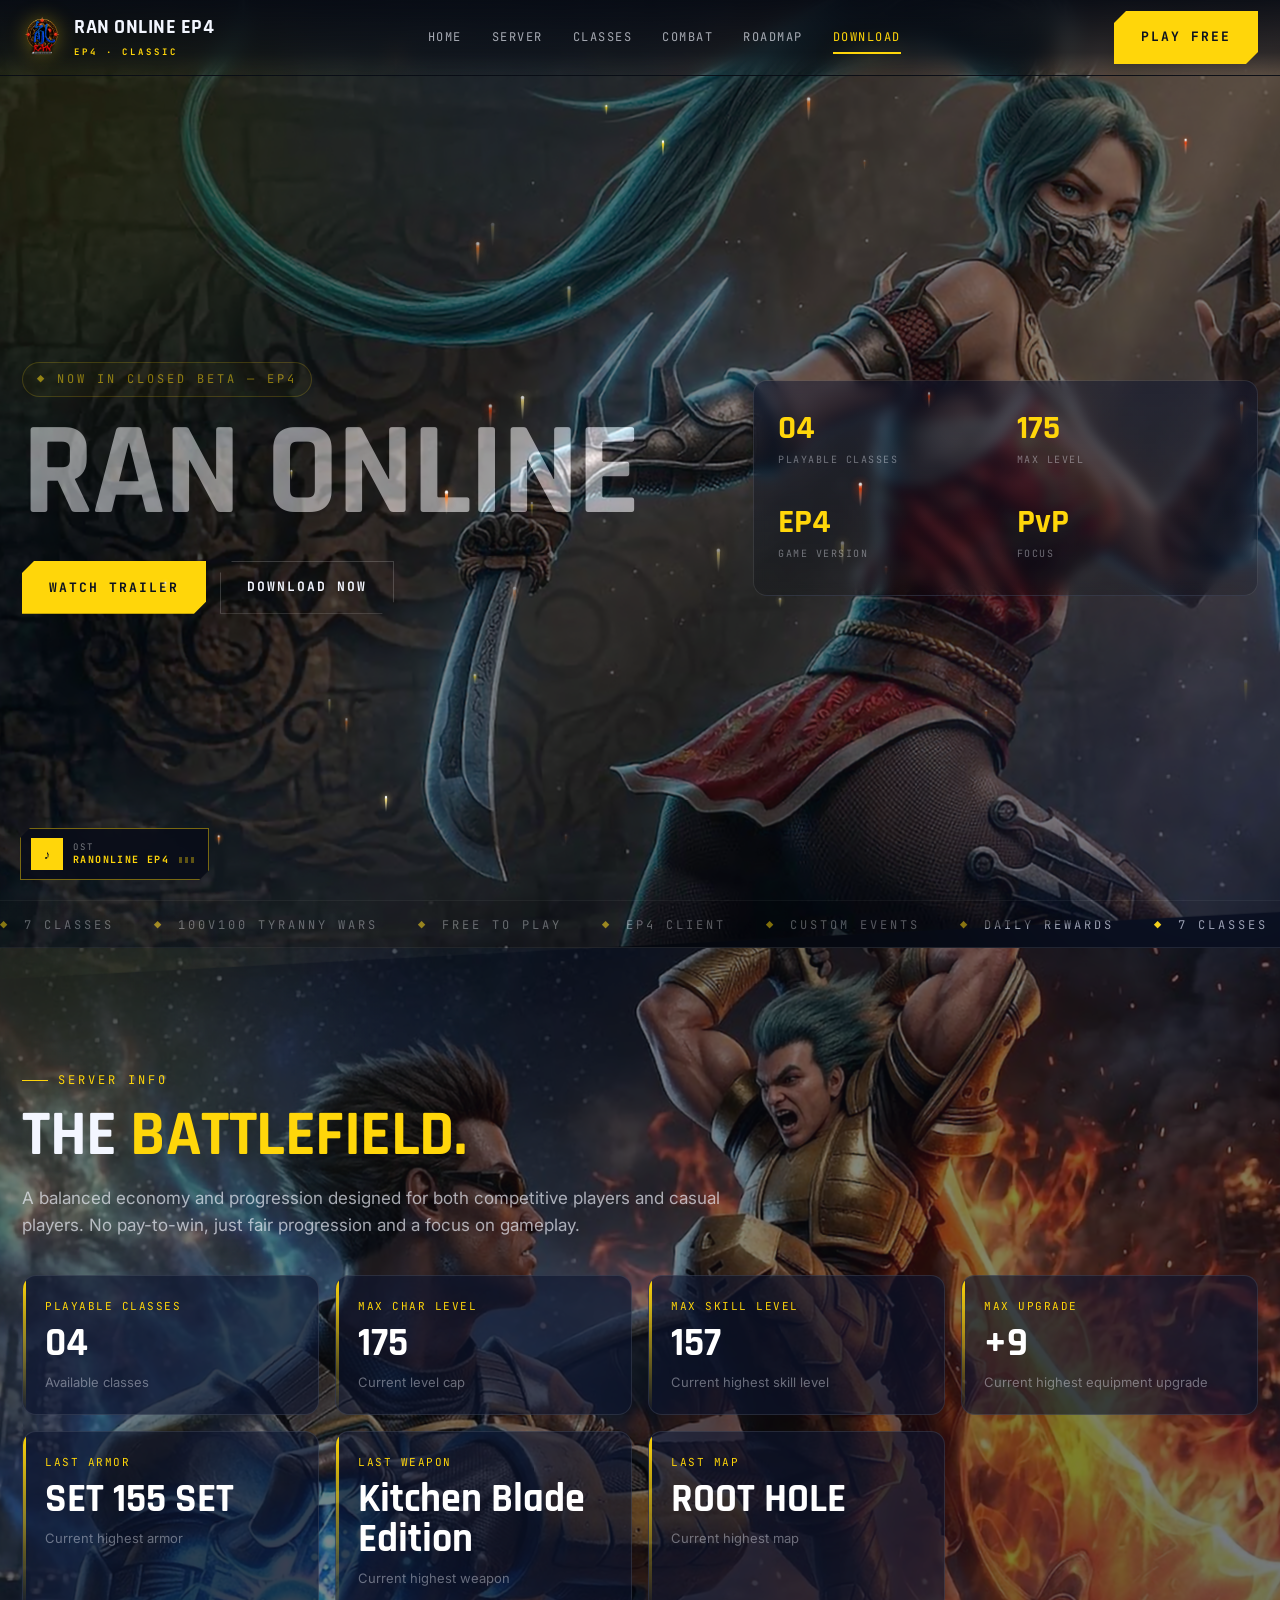
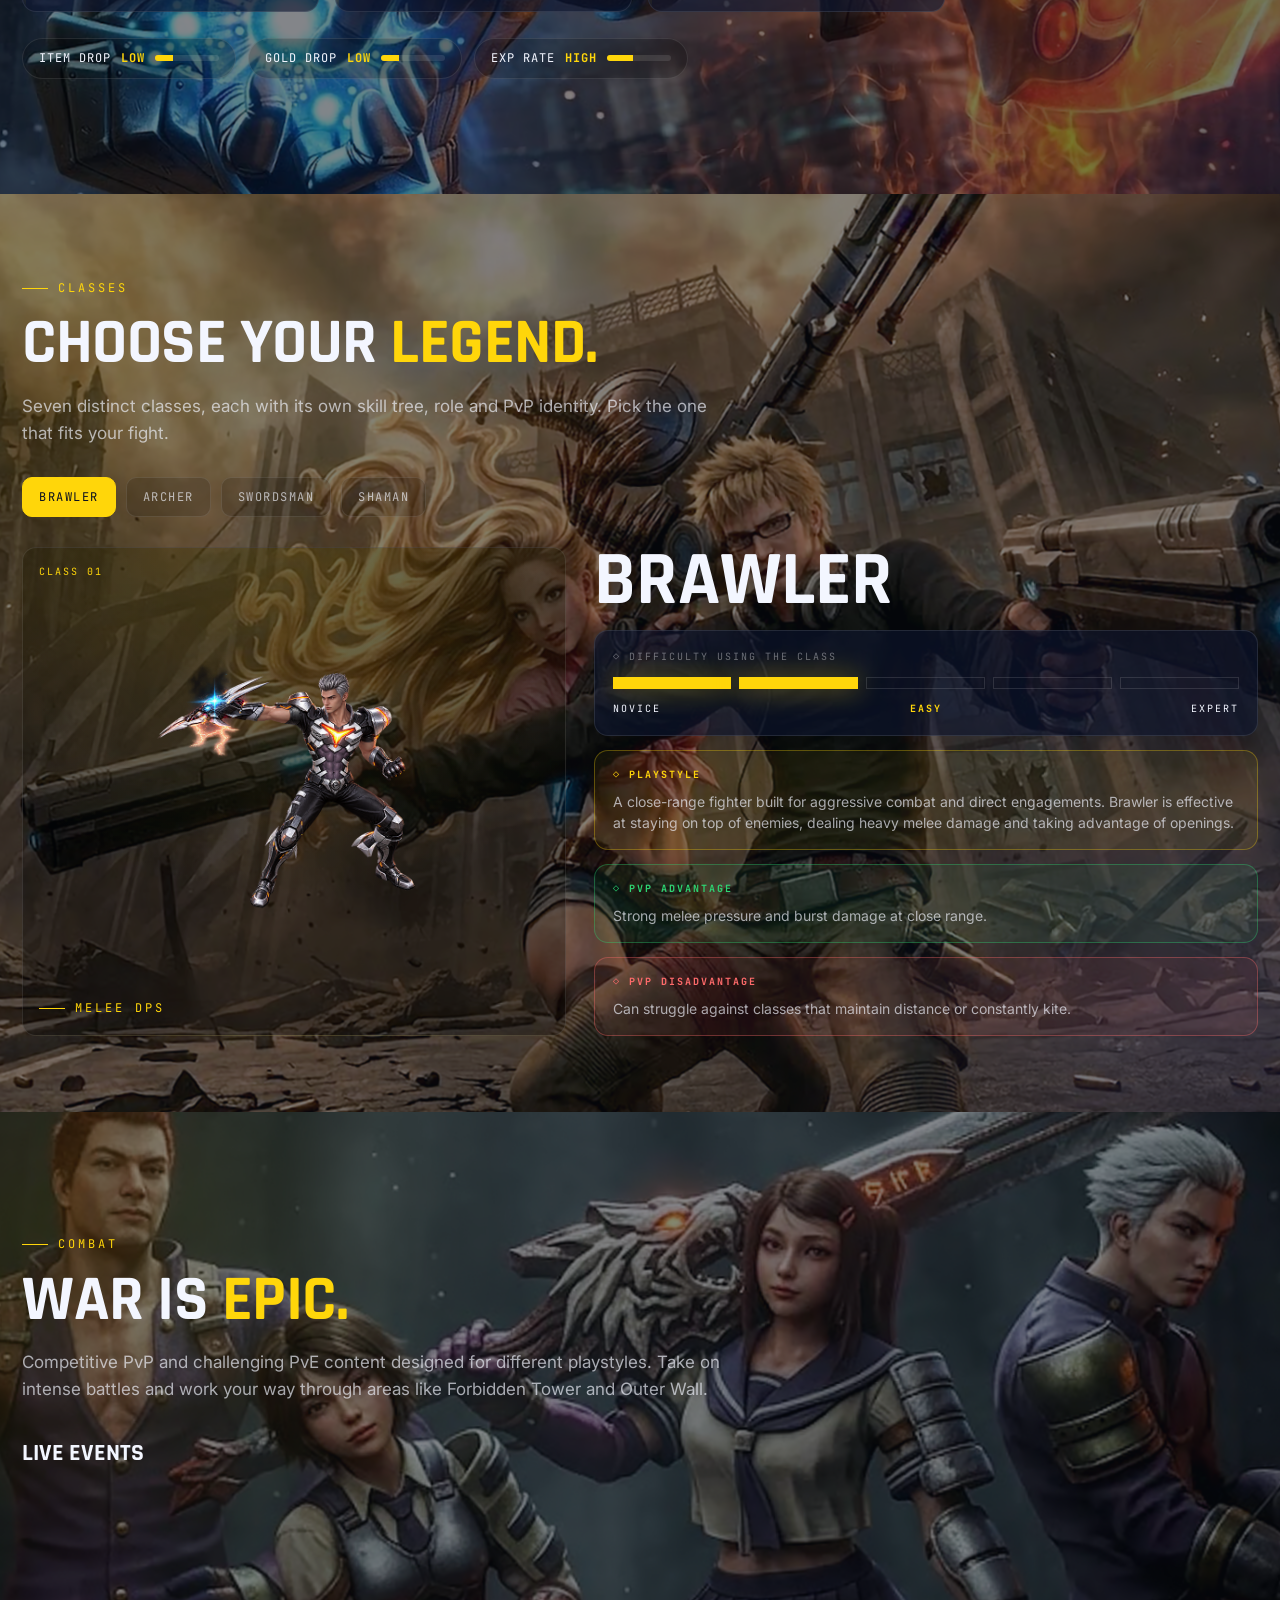
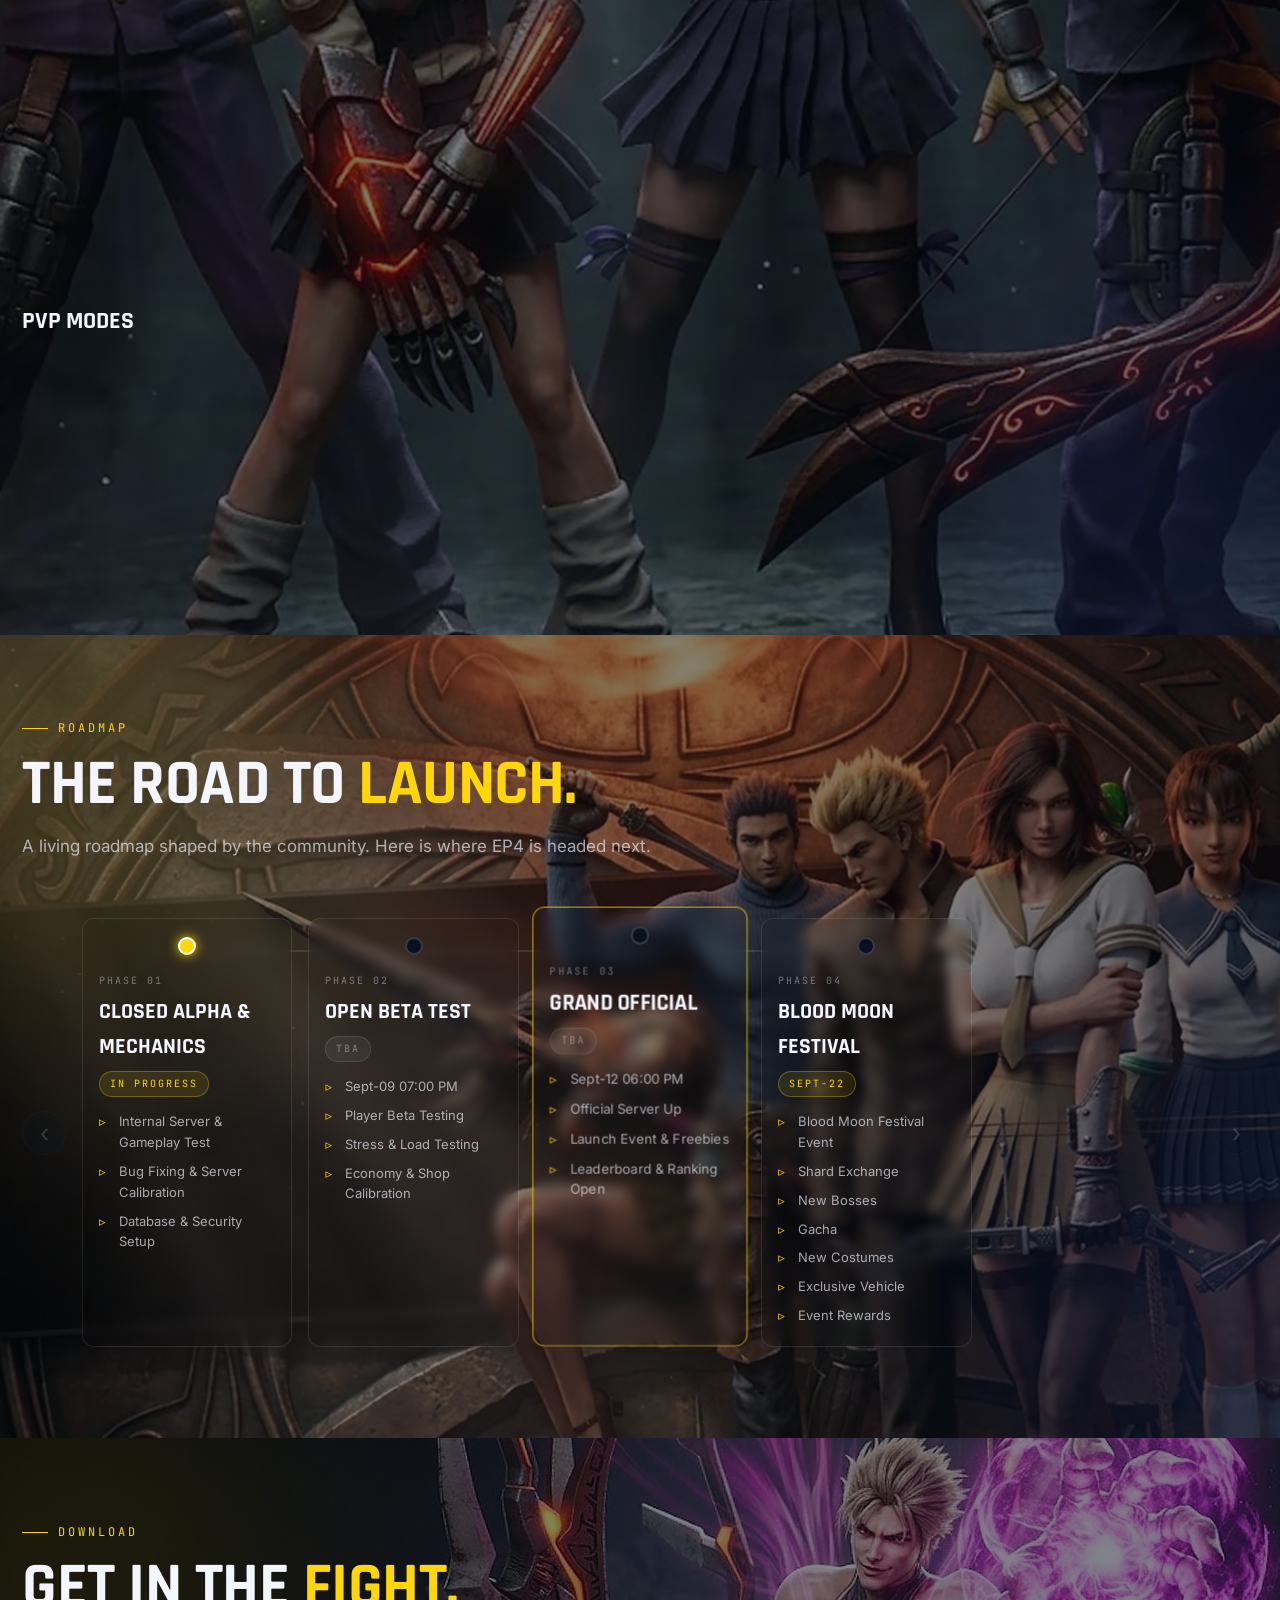
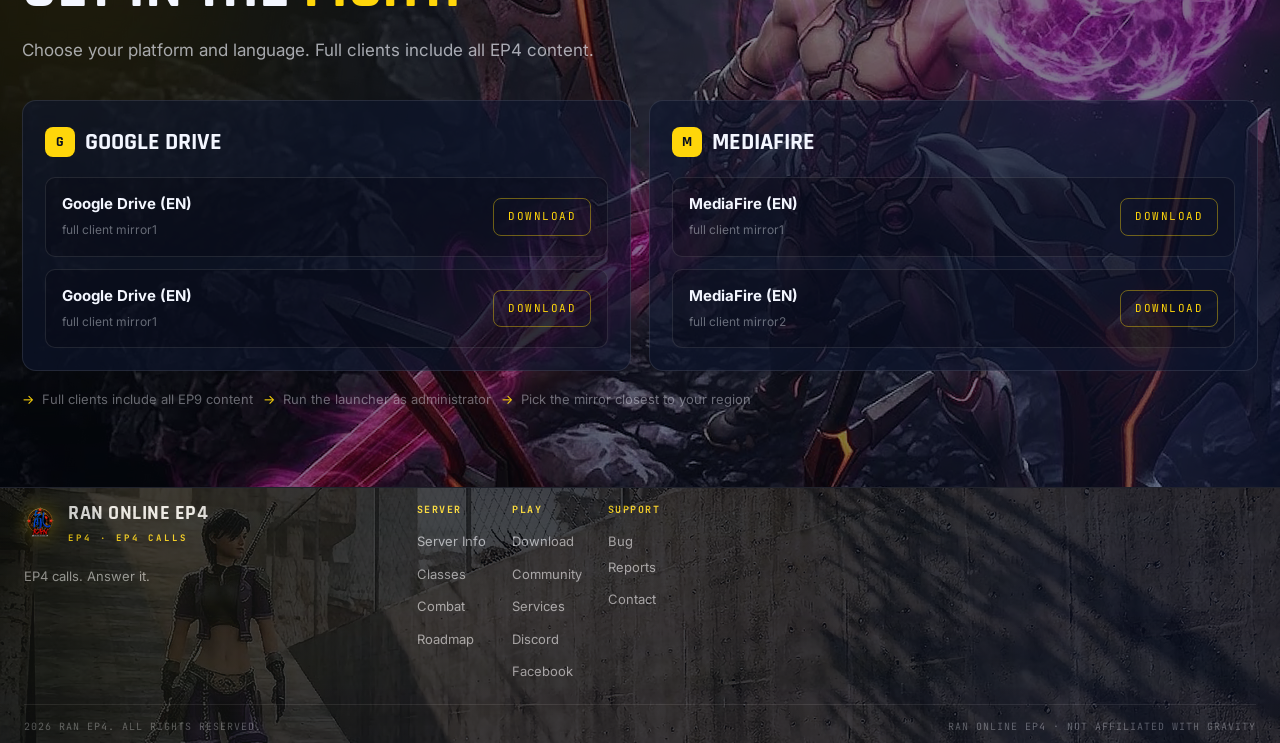
==== index.html @ e67a683b "Initial commit" ====
<!DOCTYPE html>
<html lang="en">
<head>
  <meta charset="utf-8">
  <meta name="viewport" content="width=device-width, initial-scale=1">
  <meta name="referrer" content="strict-origin-when-cross-origin">
  <title>Ran Online EP4 — EP4 calls. Answer it.</title>
  <meta name="description" content="Ran Online EP4 — a premium RAN Online private server. 4 classes, competitive PvP, raids, and a living roadmap. EP4 calls. Answer it.">

  <!-- Open Graph / Discord -->
  <meta property="og:type" content="website">
  <meta property="og:title" content="Ran Online EP4 — EP4 calls. Answer it.">
  <meta property="og:description" content="Ran Online EP4 — a premium RAN Online private server. 4 classes, competitive PvP, raids, and a living roadmap. EP4 calls. Answer it.">
  <meta property="og:image" content="https://EP4ranonline.com/assets/logo.png">
  <meta property="og:url" content="https://EP4ranonline.com/">
  <meta property="og:site_name" content="Ran Online EP4">
  <meta name="twitter:card" content="summary_large_image">
  <meta name="twitter:title" content="Ran Online EP4 — EP4 calls. Answer it.">
  <meta name="twitter:description" content="Ran Online EP4 — a premium RAN Online private server. 4 classes, competitive PvP, raids, and a living roadmap. EP4 calls. Answer it.">
  <meta name="twitter:image" content="https://EP4ranonline.com/assets/logo.png">

  <link rel="icon" href="assets/logo.png">
  <link rel="preconnect" href="https://fonts.googleapis.com">
  <link rel="preconnect" href="https://fonts.gstatic.com" crossorigin>
  <link href="https://fonts.googleapis.com/css2?family=Rajdhani:wght@400;500;600;700&family=Inter:wght@400;500;600&family=JetBrains+Mono:wght@400;500;700&display=swap" rel="stylesheet">
  <link rel="stylesheet" href="assets/css/style.css">
</head>
<body>
  <!-- NAV -->
  <header class="nav" id="nav">
    <div class="wrap">
      <a class="brand" href="#home">
        <img src="assets/logo.png" alt="Ran Online EP4">
        <span><b>RAN ONLINE EP4</b><small>EP4 · CLASSIC</small></span>
      </a>
      <nav class="nav-links" id="nav-menu">
        <a href="#home">Home</a>
        <a href="#server">Server</a>
        <a href="news.html">News</a>
        <a href="#classes">Classes</a>
        <a href="#combat">Combat</a>
        <a href="#roadmap">Roadmap</a>
        <a href="#download">Download</a>
        <a href="#community">Community</a>
        <a href="#services">Services</a>
      </nav>
      <a class="btn nav-cta" id="nav-cta" href="#download">PLAY FREE</a>
      <button class="nav-burger" id="nav-burger" aria-label="Menu">☰</button>
    </div>
  </header>

  <!-- HERO -->
  <section class="hero" id="home">
    <div class="bg-fx" id="hero-bg" style="background-image:url('assets/hero-bg-01.png')"></div>
    <div class="wrap">
      <div class="hero-grid">
        <div>
          <span class="hero-tag">◆ NOW IN CLOSED BETA — EP4</span>
          <h1 id="hero-title">RAN ONLINE</h1>
          <div class="subtitle" id="hero-subtitle">RAN ONLINE EP4</div>
          <p class="lead" id="hero-lead"></p>
          <div class="hero-actions">
            <button class="btn" id="hero-trailer">WATCH TRAILER</button>
            <a class="btn btn--ghost" id="hero-download" href="#download">DOWNLOAD NOW</a>
          </div>
        </div>
        <div class="hero-stats" id="hero-stats"></div>
      </div>
    </div>
  </section>

  <!-- MARQUEE -->
  <div class="marquee" aria-hidden="true">
    <div class="marquee-track">
      <span>7 CLASSES</span><span>100v100 TYRANNY WARS</span><span>FREE TO PLAY</span><span>EP4 CLIENT</span><span>CUSTOM EVENTS</span><span>DAILY REWARDS</span>
      <span>7 CLASSES</span><span>100v100 TYRANNY WARS</span><span>FREE TO PLAY</span><span>EP4 CLIENT</span><span>CUSTOM EVENTS</span><span>DAILY REWARDS</span>
    </div>
  </div>

  <!-- SERVER -->
  <section class="section" id="server">
    <div class="bg-fx" id="server-bg" style="background-image:url('assets/hero-bg-02.png')"></div>
    <div class="wrap">
      <span class="eyebrow">SERVER INFO</span>
      <h2 class="section-title">THE <span class="accent">BATTLEFIELD.</span></h2>
      <p class="section-intro" id="server-intro"></p>
      <div class="stat-grid" id="server-stats"></div>
      <div class="rate-row" id="server-rates"></div>
    </div>
  </section>

  <!-- NEWS -->
  <section class="section" id="news">
    <div class="bg-fx" id="news-bg" style="background-image:url('assets/hero-bg-08.png')"></div>
    <div class="wrap">
      <span class="eyebrow">NEWS</span>
      <h2 class="section-title"><span id="news-title">THE LATEST</span> <span class="accent" id="news-accent">NEWS.</span></h2>
      <p class="section-intro" id="news-intro"></p>
            <!-- Category filter tabs (ALL | NEWS | ANNOUNCEMENT | GUIDE) -->
      <div class="news-tabs news-filter" id="news-tabs"></div>
      <!-- Bossran-style compact list (news-row). Rows deep-link to the standalone
           reader via news.html#id=<CSV_ID>. -->
      <div class="news-grid" id="news-grid">
        <div class="news-tbody" id="news-tbody"></div>
      </div>
      <!-- "View all content" footer (Main Page preview only; populated by main.js). -->
      <div class="news-view-all" id="news-view-all"></div>
    </div>
  </section>

  <!-- CLASSES -->
  <section class="section section--tight" id="classes">
    <div class="bg-fx" id="classes-bg" style="background-image:url('assets/hero-bg-03.png')"></div>
    <div class="wrap">
      <span class="eyebrow">CLASSES</span>
      <h2 class="section-title">CHOOSE YOUR <span class="accent">LEGEND.</span></h2>
      <p class="section-intro">Seven distinct classes, each with its own skill tree, role and PvP identity. Pick the one that fits your fight.</p>
      <div class="class-tabs" id="class-tabs"></div>
      <div class="class-panel" id="class-panel"></div>
    </div>
  </section>


  <!-- COMBAT -->
  <section class="section" id="combat">
    <div class="bg-fx" id="combat-bg" style="background-image:url('assets/hero-bg-04.png')"></div>
    <div class="wrap">
      <span class="eyebrow">COMBAT</span>
      <h2 class="section-title">WAR IS <span class="accent">EPIC.</span></h2>
      <p class="section-intro" id="combat-intro"></p>
      <div class="kicker-row" style="margin-top:30px">
        <h3 style="font-family:var(--font-display);font-weight:700;font-size:24px;text-transform:uppercase;margin:0">LIVE EVENTS</h3>
      </div>
      <div class="mode-card reveal" id="combat-live" style="border-color:rgba(var(--accent-rgb),0.4);margin-top:14px">
        <span class="live">LIVE</span>
        <h3 class="ev-title"></h3>
        <div class="sched ev-desc"></div>
        <div class="sched ev-sched" style="margin-top:8px"></div>
      </div>
      <!-- WAR ALARM -->
      <div id="combat-alarm" class="war-alarm reveal">
        <div class="war-alarm-head">
          <span class="war-alarm-icon">⏰</span>
          <div class="war-alarm-label">
            <strong>WAR ALARM</strong>
            <span>Get notified when war is about to start</span>
          </div>
          <div id="alarm-status" class="alarm-status"></div>
        </div>
        <!-- NEXT WAR DISPLAY -->
        <div id="next-war-bar" class="next-war-bar">
          <div class="next-war-left">
            <span class="next-war-tag"><span class="next-war-pulse"></span>NEXT WAR</span>
            <span id="next-war-name" class="next-war-name">--</span>
          </div>
          <div class="next-war-right">
            <span id="next-war-sched" class="next-war-sched">--</span>
            <span id="next-war-timer" class="next-war-timer">--:--:--</span>
          </div>
        </div>
        <div id="alarm-times" class="alarm-times"></div>
        <div id="alarm-toast" class="alarm-toast" aria-live="assertive"></div>
      </div>
      <h3 style="font-family:var(--font-display);font-weight:700;font-size:24px;text-transform:uppercase;margin:34px 0 0">PvP MODES</h3>
      <div class="mode-grid" id="combat-modes"></div>
      <h3 style="font-family:var(--font-display);font-weight:700;font-size:24px;text-transform:uppercase;margin:34px 0 0">PvE RAIDS</h3>
      <div class="raid-list" id="combat-raids"></div>
    </div>
  </section>

  <!-- ROADMAP -->
  <section class="section section--tight" id="roadmap">
    <div class="bg-fx" id="roadmap-bg" style="background-image:url('assets/hero-bg-05.png')"></div>
    <div class="wrap">
      <span class="eyebrow">ROADMAP</span>
      <h2 class="section-title">THE ROAD TO <span class="accent">LAUNCH.</span></h2>
      <p class="section-intro" id="roadmap-intro"></p>
      <div class="roadmap">
        <button class="road-nav road-prev" id="road-prev" aria-label="Previous Phase">&lsaquo;</button>
        <div class="road-viewport" id="road-viewport">
          <div class="road-track" id="roadmap-grid">
            <div class="road-line"><i id="road-line-fill"></i></div>
          </div>
        </div>
        <button class="road-nav road-next" id="road-next" aria-label="Next Phase">&rsaquo;</button>
      </div>
    </div>
  </section>


  <!-- DOWNLOAD -->
  <section class="section section--tight" id="download">
    <div class="bg-fx" id="download-bg" style="background-image:url('assets/hero-bg-06.png')"></div>
    <div class="wrap">
      <span class="eyebrow">DOWNLOAD</span>
      <h2 class="section-title"><span id="download-title">GET IN THE</span> <span class="accent" id="download-accent">FIGHT.</span></h2>
      <p class="section-intro" id="download-intro"></p>
      <div class="dl-grid" id="download-grid"></div>
      <div class="dl-notes" id="download-notes"></div>
    </div>
  </section>


  <!-- COMMUNITY -->
  <section class="section" id="community">
    <div class="bg-fx" id="community-bg" style="background-image:url('assets/hero-bg-09.png')"></div>
    <div class="wrap">
      <div class="community">
        <div>
          <span class="eyebrow">COMMUNITY</span>
          <h2 class="section-title"><span id="community-title">JOIN THE</span> <span class="accent" id="community-accent">LEGEND.</span></h2>
          <p class="section-intro" id="community-desc"></p>
          <div class="community-actions" id="community-actions"></div>
          <div class="community-stats" id="community-stats"></div>
        </div>
        <div class="community-art">
          <div class="community-discord" id="community-discord">
            <iframe src="https://discord.com/widget?id=1539653131028402276&theme=dark" width="350" height="500" allowtransparency="true" frameborder="0" sandbox="allow-popups allow-popups-to-escape-sandbox allow-same-origin allow-scripts" title="Discord"></iframe>
          </div>
        </div>
      </div>
    </div>
  </section>

  <!-- SERVICES -->
  <section class="section section--tight" id="services">
    <div class="bg-fx" id="services-bg" style="background-image:url('assets/hero-bg-07.png')"></div>
    <div class="wrap">
      <span class="eyebrow">SERVICES</span>
      <h2 class="section-title"><span id="services-title">OUR</span> <span class="accent" id="services-accent">SERVICES.</span></h2>
      <p class="section-intro" id="services-intro"></p>
      <div class="svc-tabs" id="svc-tabs"></div>
      <div class="svc-grid" id="svc-grid"></div>
    </div>
  </section>

  <!-- FOOTER -->
  <footer class="footer" id="footer">
    <div class="bg-fx" id="footer-bg" style="background-image:url('assets/hero-bg-10.png')"></div>
    <div class="wrap">
      <div class="footer-grid">
        <div class="footer-brand">
          <a class="brand" href="#home">
            <img src="assets/logo.png" alt="Ran Online EP4">
            <span><b>RAN ONLINE EP4</b><small>EP4 · EP4 CALLS</small></span>
          </a>
          <p id="footer-tagline"></p>
        </div>
        <div id="footer-cols"></div>
      </div>
      <div class="footer-bottom">
        <span id="footer-copyright"></span>
        <span>RAN ONLINE EP4 · NOT AFFILIATED WITH GRAVITY</span>
      </div>
    </div>
  </footer>

  <!-- MUSIC -->
  <div class="music-control" id="music-control">
    <button class="music-toggle" id="music-toggle" aria-label="Toggle music">
      <span class="music-icon">♪</span>
      <span class="music-copy"><span>OST</span><strong>RAN EP4</strong></span>
      <span class="music-bars"><i></i><i></i><i></i></span>
    </button>
  </div>
  <audio id="bgm" loop preload="none"></audio>

  <!-- SCRIPTS -->
  <!-- Main Page News rows deep-link to the standalone news.html page (no popup). -->

  <script src="assets/js/config.js"></script>
  <script src="assets/js/generated.js"></script>
  <script src="assets/js/downloads.js"></script>
  <script src="assets/js/news-data.js"></script>
  <script src="assets/js/main.js"></script>
</body>
</html>
---- assets/css/style.css ----
/* ============================================================================
 * Ran Online EP9 — Cinematic Design System (LifeAfter.com = inspiration only)
 * ========================================================================== */
:root {
  --accent: #FFD60A; --accent-rgb: 255, 214, 10; --accent-deep: #E0B400;
  --danger: #FF6B6B; --danger-rgb: 255, 107, 107;
  --good: #2ED573; --good-rgb: 46, 213, 115;
  --bg: #070B14; --bg-2: #0A1020; --bg-3: #0E1630;
  --panel: rgba(14, 22, 48, 0.62); --panel-solid: #0C1330;
  --line: rgba(255, 255, 255, 0.10); --line-strong: rgba(255, 255, 255, 0.18);
  --text: #F3F6FF; --text-dim: rgba(243, 246, 255, 0.66); --text-faint: rgba(243, 246, 255, 0.40);
  --font-display: 'Rajdhani', 'Oswald', sans-serif; --font-body: 'Inter', system-ui, sans-serif; --font-mono: 'JetBrains Mono', ui-monospace, monospace;
  --glow: 0 0 28px rgba(var(--accent-rgb), 0.45);
  --radius: 14px; --maxw: 1240px; --nav-h: 76px;
  --bg-zoom: 1.1; --bg-rotate: 3deg; --bg-duration: 40s;
  --bg-opacity: 0.5;   /* Background transparency for sections (server, news, classes, etc.) */
  --bg-fx-blur: 120px; /* Blur radius for bg-fx glow orbs */
}
*, *::before, *::after { box-sizing: border-box; }
html { scroll-behavior: smooth; scroll-padding-top: calc(var(--nav-h) + 16px); }
html, body { margin: 0; padding: 0; }
body { background: radial-gradient(1200px 700px at 80% -10%, rgba(var(--accent-rgb),0.07), transparent 60%), radial-gradient(900px 600px at 0% 20%, rgba(80,120,255,0.06), transparent 55%), var(--bg); color: var(--text); font-family: var(--font-body); -webkit-font-smoothing: antialiased; text-rendering: optimizeLegibility; overflow-x: clip; line-height: 1.6; min-height: 100vh; display: flex; flex-direction: column; }
main#main-content { flex: 1 0 auto; display: flex; flex-direction: column; }
img { max-width: 100%; display: block; }
a { color: inherit; text-decoration: none; transition: color .2s ease; }
a:hover { color: var(--accent); }
button { font-family: inherit; cursor: pointer; }
::selection { background: rgba(var(--accent-rgb),0.3); color: #fff; }
::-webkit-scrollbar { width: 11px; height: 11px; }
::-webkit-scrollbar-track { background: var(--bg-2); }
::-webkit-scrollbar-thumb { background: rgba(var(--accent-rgb),0.4); border-radius: 8px; }
::-webkit-scrollbar-thumb:hover { background: rgba(var(--accent-rgb),0.7); }

.wrap { width: min(100% - 44px, var(--maxw)); margin-inline: auto; }
.section { position: relative; padding: clamp(64px, 9vw, 130px) 0; overflow: hidden; }
.section--tight { padding: clamp(48px, 6vw, 88px) 0; }
.eyebrow { font-family: var(--font-mono); font-size: 12px; letter-spacing: 3px; text-transform: uppercase; color: var(--accent); display: inline-flex; align-items: center; gap: 10px; }
.eyebrow::before { content: ""; width: 26px; height: 1px; background: var(--accent); box-shadow: var(--glow); }
.section-title { font-family: var(--font-display); font-weight: 700; font-size: clamp(34px, 6vw, 64px); line-height: 0.98; letter-spacing: -0.5px; margin: 14px 0 0; text-transform: uppercase; }
.section-title .accent { color: var(--accent); }
.section-intro { margin: 18px 0 0; max-width: 64ch; color: var(--text-dim); font-size: clamp(15px, 1.4vw, 17px); }
.kicker-row { display: flex; align-items: flex-end; justify-content: space-between; gap: 24px; flex-wrap: wrap; }
/* Base background image layer — uses configurable opacity (default 50%) */
.bg-fx { position: absolute; inset: 0; background-size: cover; background-position: center; transform: scale(var(--bg-zoom)) rotate(calc(var(--bg-rotate) * -1)); opacity: var(--bg-opacity); filter: saturate(1.05) contrast(1.02); animation: sway var(--bg-duration) ease-in-out infinite alternate; z-index: 0; pointer-events: none; }

/* Glow orbs — independent opacity so they stay visible regardless of background opacity */
.bg-fx::before,
.bg-fx::after {
  content: "";
  position: absolute;
  width: 60vw;
  height: 60vw;
  border-radius: 50%;
  filter: blur(var(--bg-fx-blur));
  opacity: 0.35; /* Fixed opacity for glow orbs (not affected by --bg-opacity) */
  pointer-events: none;
}
.bg-fx::before { background: radial-gradient(circle, var(--accent), transparent 60%); top: -20vw; left: -20vw; animation: drift1 22s ease-in-out infinite alternate; }
.bg-fx::after  { background: radial-gradient(circle, #4A6BFF, transparent 60%); bottom: -20vw; right: -20vw; animation: drift2 28s ease-in-out infinite alternate; }
@keyframes sway { from { transform: scale(var(--bg-zoom)) rotate(calc(var(--bg-rotate) * -1)); } to { transform: scale(var(--bg-zoom)) rotate(var(--bg-rotate)); } }
@keyframes drift1 { 0% { transform: translate(0,0) scale(1); } 100% { transform: translate(30vw, 20vh) scale(1.2); } }
@keyframes drift2 { 0% { transform: translate(0,0) scale(1); } 100% { transform: translate(-25vw, -15vh) scale(1.1); } }

/* Dark overlay gradient for section backgrounds — separate from glow orbs */
.bg-fx-overlay {
  position: absolute;
  inset: 0;
  background: linear-gradient(180deg, rgba(7,11,20,0.78), rgba(7,11,20,0.55) 45%, rgba(7,11,20,0.92));
  z-index: 1;
  pointer-events: none;
}
.section > .wrap { position: relative; z-index: 2; }

.btn { --b: var(--accent); display: inline-flex; align-items: center; justify-content: center; gap: 10px; font-family: var(--font-mono); font-size: 13px; font-weight: 700; letter-spacing: 2px; text-transform: uppercase; padding: 15px 26px; border: 1px solid transparent; background: var(--b); color: #0A1020; clip-path: polygon(12px 0, 100% 0, 100% calc(100% - 12px), calc(100% - 12px) 100%, 0 100%, 0 12px); transition: filter .2s, transform .2s, box-shadow .2s; }
.btn:hover { filter: brightness(1.08); transform: translateY(-2px); box-shadow: 0 10px 28px rgba(var(--accent-rgb),0.32); color: #0A1020; }
.btn:active { transform: translateY(0); }
.btn--ghost { background: transparent; color: var(--text); border: 1px solid var(--line-strong); }
.btn--ghost:hover { border-color: var(--accent); color: var(--accent); box-shadow: none; background: rgba(var(--accent-rgb),0.06); }

.nav { position: fixed; inset: 0 0 auto 0; height: var(--nav-h); display: flex; align-items: center; z-index: 80; background: linear-gradient(180deg, rgba(7,11,20,0.92), rgba(7,11,20,0.55) 70%, transparent); backdrop-filter: blur(10px); transition: background .3s, box-shadow .3s, border-color .3s; border-bottom: 1px solid transparent; }
.nav.is-scrolled { background: rgba(7,11,20,0.95); border-bottom-color: var(--line); box-shadow: 0 10px 30px rgba(0,0,0,0.35); }
.nav .wrap { display: flex; align-items: center; justify-content: space-between; gap: 18px; }
.brand { display: inline-flex; align-items: center; gap: 12px; font-family: var(--font-display); font-weight: 700; }
.brand img { width: 40px; height: 40px; object-fit: contain; filter: drop-shadow(0 0 10px rgba(var(--accent-rgb),0.35)); }
.brand b { font-size: 20px; letter-spacing: 0.5px; line-height: 1; }
.brand small { display: block; font-family: var(--font-mono); font-size: 9px; letter-spacing: 3px; color: var(--accent); margin-top: 3px; }
.nav-links { display: flex; align-items: center; gap: 4px; }
.nav-links a { font-family: var(--font-mono); font-size: 12px; letter-spacing: 1.5px; text-transform: uppercase; color: var(--text-dim); padding: 9px 13px; border-radius: 8px; position: relative; }
.nav-links a:hover { color: var(--text); }
.nav-links a.is-active { color: var(--accent); }
.nav-links a.is-active::after { content: ""; position: absolute; left: 13px; right: 13px; bottom: 2px; height: 2px; background: var(--accent); box-shadow: var(--glow); }
.nav-cta { display: inline-flex; }
.nav-burger { display: none; background: none; border: 1px solid var(--line-strong); width: 44px; height: 40px; border-radius: 8px; color: var(--text); }

.hero { min-height: 100vh; display: flex; align-items: center; position: relative; padding-top: var(--nav-h); }
.hero .bg-fx { opacity: 0.5; }
/* Hero glow orbs should keep fixed opacity */
.hero .bg-fx::before,
.hero .bg-fx::after {
  opacity: 0.35;
}
.hero-grid { display: grid; grid-template-columns: 1.15fr 0.85fr; gap: 48px; align-items: center; width: 100%; }
.hero-tag { display: inline-flex; align-items: center; gap: 10px; font-family: var(--font-mono); font-size: 12px; letter-spacing: 3px; text-transform: uppercase; color: var(--accent); border: 1px solid rgba(var(--accent-rgb),0.35); padding: 7px 14px; border-radius: 999px; background: rgba(var(--accent-rgb),0.05); }
.hero h1 { font-family: var(--font-display); font-weight: 700; font-size: clamp(54px, 11vw, 132px); line-height: 0.86; letter-spacing: -2px; margin: 20px 0 6px; text-transform: uppercase; }
.hero h1 .stroke { -webkit-text-stroke: 2px rgba(255,255,255,0.55); color: transparent; }
.hero .subtitle { font-family: var(--font-display); font-weight: 600; font-size: clamp(18px, 2.4vw, 26px); letter-spacing: 4px; color: var(--accent); text-transform: uppercase; margin: 0 0 18px; }
.hero p.lead { color: var(--text-dim); max-width: 52ch; font-size: clamp(15px, 1.5vw, 18px); }
.hero-actions { display: flex; gap: 14px; flex-wrap: wrap; margin-top: 30px; }
.hero-stats { display: grid; grid-template-columns: repeat(2, 1fr); gap: 14px; border: 1px solid var(--line); border-radius: var(--radius); padding: 20px; background: linear-gradient(180deg, rgba(14,22,48,0.5), rgba(7,11,20,0.2)); backdrop-filter: blur(6px); }
.hero-stats .hs { padding: 10px 4px; }
.hero-stats .hs b { display: block; font-family: var(--font-display); font-size: 34px; color: var(--accent); line-height: 1; }
.hero-stats .hs span { font-family: var(--font-mono); font-size: 10px; letter-spacing: 1.5px; color: var(--text-faint); text-transform: uppercase; }

.marquee { border-block: 1px solid var(--line); background: rgba(0,0,0,0.25); overflow: hidden; padding: 10px 0; }
.marquee-track { display: inline-flex; gap: 40px; white-space: nowrap; animation: scroll-x 26s linear infinite; font-family: var(--font-mono); font-size: 12px; letter-spacing: 3px; color: var(--text-dim); text-transform: uppercase; }
.marquee-track span { display: inline-flex; align-items: center; gap: 14px; }
.marquee-track span::before { content: "◆"; color: var(--accent); }
@keyframes scroll-x { from { transform: translateX(0); } to { transform: translateX(-50%); } }


/* Server / Stats */
.stat-grid { display: grid; grid-template-columns: repeat(4, 1fr); gap: 16px; margin-top: 36px; }
.stat-card { border: 1px solid var(--line); border-radius: var(--radius); padding: 22px; background: var(--panel); position: relative; overflow: hidden; transition: transform .25s, border-color .25s, box-shadow .25s; }
.stat-card::before { content: ""; position: absolute; left: 0; top: 0; bottom: 0; width: 3px; background: linear-gradient(var(--accent), transparent); }
.stat-card:hover { transform: translateY(-4px); border-color: rgba(var(--accent-rgb),0.4); box-shadow: 0 14px 34px rgba(0,0,0,0.35); }
.stat-card b { display: block; font-family: var(--font-display); font-weight: 700; font-size: 40px; color: #fff; line-height: 1; }
.stat-card .lbl { font-family: var(--font-mono); font-size: 11px; letter-spacing: 1.5px; color: var(--accent); text-transform: uppercase; margin-bottom: 8px; }
.stat-card .note { color: var(--text-faint); font-size: 13px; margin-top: 8px; }
.rate-row { display: flex; flex-wrap: wrap; gap: 12px; margin-top: 26px; }
.rate-chip { display: inline-flex; align-items: center; gap: 10px; padding: 10px 16px; border: 1px solid var(--line); border-radius: 999px; background: rgba(0,0,0,0.2); font-family: var(--font-mono); font-size: 12px; letter-spacing: 1px; text-transform: uppercase; }
.rate-chip b { color: var(--accent); }
.rate-bar { width: 64px; height: 6px; border-radius: 4px; background: rgba(255,255,255,0.1); overflow: hidden; }
.rate-bar i { display: block; height: 100%; background: var(--accent); box-shadow: var(--glow); }

/* Classes */
.class-tabs { display: flex; flex-wrap: wrap; gap: 10px; margin-top: 30px; }
.class-tab { font-family: var(--font-mono); font-size: 12px; letter-spacing: 1.5px; text-transform: uppercase; padding: 11px 16px; border: 1px solid var(--line); border-radius: 10px; background: rgba(0,0,0,0.15); color: var(--text-dim); transition: all .2s; }
.class-tab:hover { color: var(--text); border-color: var(--line-strong); }
.class-tab.is-active { color: #0A1020; background: var(--accent); border-color: var(--accent); }
.class-panel { display: grid; grid-template-columns: 0.9fr 1.1fr; gap: 28px; margin-top: 30px; align-items: stretch; }
.class-art { position: relative; border: 1px solid var(--line); border-radius: var(--radius); overflow: hidden; min-height: 360px; background: radial-gradient(120% 120% at 50% 0%, rgba(var(--accent-rgb),0.12), transparent 60%), rgba(0,0,0,0.3); display: flex; align-items: center; justify-content: center; }
.class-art img { width: 100%; height: 100%; object-fit: contain; }
.class-art .badge { position: absolute; top: 16px; left: 16px; font-family: var(--font-mono); font-size: 10px; letter-spacing: 2px; color: var(--accent); }
.class-art .role-tag { position: absolute; bottom: 16px; left: 16px; right: 16px; }


.class-detail { display: flex; flex-direction: column; gap: 14px; }
.class-name { font-family: var(--font-display); font-weight: 700; font-size: clamp(40px, 7vw, 76px); line-height: 0.9; margin: 0; text-transform: uppercase; }
.diff-block { border: 1px solid var(--line); border-radius: var(--radius); padding: 18px; background: var(--panel); }
.diff-head { font-family: var(--font-mono); font-size: 10px; letter-spacing: 2px; color: var(--text-faint); text-transform: uppercase; margin-bottom: 12px; }
.diff-bars { display: flex; align-items: center; gap: 8px; margin-bottom: 12px; }
.diff-bars span { flex: 1; height: 12px; border: 1px solid rgba(255,255,255,0.12); }
.diff-bars span.on { background: var(--accent); border-color: var(--accent); box-shadow: var(--glow); }
.diff-legend { display: flex; justify-content: space-between; font-family: var(--font-mono); font-size: 10px; letter-spacing: 2px; text-transform: uppercase; }
.diff-legend b { color: var(--accent); }
.info-card { padding: 16px 18px; border-radius: var(--radius); border: 1px solid; }
.info-card h4 { margin: 0 0 8px; font-family: var(--font-mono); font-size: 10px; letter-spacing: 2px; text-transform: uppercase; }
.info-card p { margin: 0; font-size: 14px; color: var(--text-dim); line-height: 1.5; }
.info-card.play { background: rgba(var(--accent-rgb),0.06); border-color: rgba(var(--accent-rgb),0.3); }
.info-card.play h4 { color: var(--accent); }
.info-card.adv { background: rgba(var(--good-rgb),0.07); border-color: rgba(var(--good-rgb),0.35); }
.info-card.adv h4 { color: var(--good); }
.info-card.dis { background: rgba(var(--danger-rgb),0.07); border-color: rgba(var(--danger-rgb),0.35); }
.info-card.dis h4 { color: var(--danger); }

/* Combat */
.mode-grid { display: grid; grid-template-columns: repeat(2, 1fr); gap: 16px; margin-top: 34px; }
.mode-card { border: 1px solid var(--line); border-radius: var(--radius); padding: 22px; background: var(--panel); position: relative; transition: transform .25s, border-color .25s; }
.mode-card:hover { transform: translateY(-4px); border-color: rgba(var(--accent-rgb),0.4); }
.mode-card .live { position: absolute; top: 18px; right: 18px; font-family: var(--font-mono); font-size: 9px; letter-spacing: 2px; color: var(--good); border: 1px solid rgba(var(--good-rgb),0.4); padding: 4px 9px; border-radius: 999px; display: inline-flex; align-items: center; gap: 6px; }
.mode-card .live::before { content: ""; width: 6px; height: 6px; border-radius: 50%; background: var(--good); box-shadow: 0 0 8px var(--good); animation: pulse 1.4s infinite; }
.mode-card h3 { font-family: var(--font-display); font-weight: 700; font-size: 28px; margin: 0; text-transform: uppercase; }
.mode-card .meta { font-family: var(--font-mono); font-size: 11px; letter-spacing: 1.5px; color: var(--accent); text-transform: uppercase; margin: 8px 0; }
.mode-card .sched { color: var(--text-faint); font-size: 13px; }
@keyframes pulse { 0%,100% { opacity: 1; } 50% { opacity: 0.3; } }
.raid-list { margin-top: 34px; display: grid; gap: 12px; }
.raid { display: grid; grid-template-columns: 130px 1fr auto; gap: 18px; align-items: center; border: 1px solid var(--line); border-radius: var(--radius); padding: 18px 22px; background: rgba(0,0,0,0.2); }
.raid .tag { font-family: var(--font-mono); font-size: 10px; letter-spacing: 2px; color: var(--accent); text-transform: uppercase; }
.raid h4 { margin: 4px 0 0; font-family: var(--font-display); font-size: 22px; text-transform: uppercase; }
.raid p { margin: 0; color: var(--text-dim); font-size: 14px; }
.raid .limit { font-family: var(--font-mono); font-size: 11px; letter-spacing: 1px; color: var(--text-faint); text-transform: uppercase; white-space: nowrap; }


/* Roadmap Slider */
.roadmap {
  margin-top: 44px;
  position: relative;
  display: flex;
  align-items: center;
  gap: 16px;
}
.road-nav {
  flex: 0 0 44px;
  width: 44px;
  height: 44px;
  border-radius: 50%;
  background: rgba(15, 23, 42, 0.7);
  border: 1px solid var(--line-strong);
  color: var(--text-dim);
  font-size: 26px;
  line-height: 1;
  display: flex;
  align-items: center;
  justify-content: center;
  cursor: pointer;
  transition: all 0.2s ease;
  user-select: none;
  z-index: 10;
}
.road-nav:hover:not(:disabled) {
  color: var(--accent);
  border-color: var(--accent);
  background: rgba(var(--accent-rgb), 0.2);
  box-shadow: var(--glow);
}
.road-nav:active:not(:disabled) {
  transform: scale(0.91);
}
.road-nav:disabled,
.road-nav.is-disabled {
  opacity: 0.25;
  cursor: not-allowed;
  border-color: var(--line);
  box-shadow: none;
}
.road-viewport {
  flex: 1;
  overflow: hidden;
  position: relative;
  padding: 14px 0;
}
.road-track, .road-grid {
  display: flex;
  gap: 16px;
  position: relative;
  transition: transform 0.48s cubic-bezier(0.16, 1, 0.3, 1);
  will-change: transform;
  width: max-content;
  min-width: 100%;
}
.road-line {
  position: absolute;
  top: 32px;
  height: 2px;
  background: var(--line);
  z-index: 1;
}
.road-line i {
  display: block;
  height: 100%;
  width: 0%;
  background: var(--accent);
  box-shadow: var(--glow);
  transition: width 0.4s cubic-bezier(0.25, 1, 0.5, 1);
}
.road-phase {
  flex: 0 0 calc((100% - 64px) / 5);
  box-sizing: border-box;
  padding: 54px 16px 20px;
  position: relative;
  z-index: 2;
  cursor: pointer;
  background: rgba(8, 12, 24, 0.02);
  border: 1px solid var(--line);
  border-radius: 12px;
  transition: transform 0.4s cubic-bezier(0.16, 1, 0.3, 1), border-color 0.4s ease, background 0.4s ease, box-shadow 0.4s ease;
  backdrop-filter: blur(6px);
}
.road-phase:hover {
  background: rgba(14, 22, 48, 0.04);
  border-color: rgba(var(--accent-rgb), 0.4);
  transform: translateY(-2px);
}
.road-phase .dot {
  position: absolute;
  top: 18px;
  left: 50%;
  transform: translateX(-50%);
  width: 18px;
  height: 18px;
  border-radius: 50%;
  background: var(--bg-2);
  border: 2px solid var(--line-strong);
  z-index: 3;
  transition: all 0.3s ease;
}
.road-phase.is-current .dot {
  background: var(--accent);
  border-color: #ffffff;
  box-shadow: 0 0 12px var(--accent);
}

.road-phase.is-done .dot {
  background: var(--good, #4caf50);
  border-color: #81c784;
  box-shadow: 0 0 10px rgba(76, 175, 80, 0.7);
}
.road-phase.is-done .ph {
  color: var(--good, #4caf50);
}
.road-phase.is-done {
  border-color: rgba(76, 175, 80, 0.3);
}
.road-phase.is-done:hover {
  border-color: rgba(76, 175, 80, 0.6);
}

/* ==========================================
   ROADMAP CENTER CARD (EP9 THEME GOLD EFFECT)
   ========================================== */
@keyframes themeGlowPulse {
  0%, 100% {
    box-shadow: 
      0 8px 24px rgba(0, 0, 0, 0.6),
      0 0 16px rgba(255, 214, 10, 0.22),
      inset 0 0 14px rgba(255, 214, 10, 0.06);
    border-color: rgba(255, 214, 10, 0.75);
  }
  50% {
    box-shadow: 
      0 12px 32px rgba(0, 0, 0, 0.75),
      0 0 28px rgba(255, 214, 10, 0.4),
      inset 0 0 22px rgba(255, 214, 10, 0.12);
    border-color: rgba(255, 235, 120, 0.95);
  }
}

.road-phase.is-center {
  position: relative;
  background: rgba(14, 22, 48, 0.05) !important;
  border: 1px solid rgba(255, 214, 10, 0.75) !important;
  border-radius: 12px;
  transform: translateY(-6px) scale(1.025);
  z-index: 10 !important;
  animation: themeGlowPulse 3s infinite ease-in-out;
  transition: transform 0.4s cubic-bezier(0.16, 1, 0.3, 1), border-color 0.4s ease, background 0.4s ease, box-shadow 0.4s ease;
}
.road-phase .ph { font-family: var(--font-mono); font-size: 10px; letter-spacing: 2px; color: var(--text-faint); text-transform: uppercase; }
.road-phase h3 { font-family: var(--font-display); font-weight: 700; font-size: 22px; margin: 6px 0 4px; text-transform: uppercase; word-break: break-word; }
.road-phase .status { font-family: var(--font-mono); font-size: 10px; letter-spacing: 2px; text-transform: uppercase; padding: 4px 10px; border-radius: 999px; display: inline-block; margin-bottom: 14px; }
.road-phase .status.ip { color: var(--accent); background: rgba(var(--accent-rgb),0.1); border: 1px solid rgba(var(--accent-rgb),0.3); }
.road-phase .status.d { color: var(--good, #4caf50); background: rgba(76,175,80,0.1); border: 1px solid rgba(76,175,80,0.3); }
.road-phase .status.p { color: var(--warn, #ff9800); background: rgba(255,152,0,0.1); border: 1px solid rgba(255,152,0,0.3); }
.road-phase .status.tba { color: var(--text-faint); background: rgba(255,255,255,0.05); border: 1px solid var(--line); }
.road-phase ul { list-style: none; margin: 0; padding: 0; display: flex; flex-direction: column; gap: 8px; }
.road-phase li { font-size: 13px; color: var(--text-dim); padding-left: 20px; position: relative; }
.road-phase li::before { content: "▹"; position: absolute; left: 0; color: var(--accent); }

/* News — Main Page filter tabs (centered, balanced like news.html) */
.news-tabs {
  display: flex;
  justify-content: center;
  gap: 0;
  margin: 34px auto 0;
  border: none;
  background: transparent;
  border-radius: 0;
  padding: 0;
  flex-wrap: wrap;
}
.news-tabs button {
  font-family: var(--font-mono);
  font-size: 12px;
  letter-spacing: 1.5px;
  text-transform: uppercase;
  padding: 0 22px;
  line-height: 34px;
  border: none;
  background: transparent;
  color: var(--text-dim);
  border-radius: 0;
  position: relative;
  transition: color .2s;
}
.news-tabs button:hover { color: var(--accent); }
.news-tabs button.is-active {
  color: #fff;
  background: transparent;
}
.news-tabs button.is-active::after {
  content: "";
  position: absolute;
  left: 16px; right: 16px; bottom: 0;
  height: 2px;
  background: var(--accent);
}

/* Table wrapper & table (Main Page — dark theme) */
.news-table-wrap { max-width: 880px; margin: 28px auto 0; overflow-x: auto; }
.news-table { width: 100%; border-collapse: collapse; border-top: 2px solid var(--line-strong); font-size: 14px; color: var(--text); }
.news-table th, .news-table td { padding: 14px 12px; border-bottom: 1px solid var(--line); text-align: left; vertical-align: middle; }
.news-table th { background: rgba(8,12,24,.5); font-weight: 600; font-size: 12px; letter-spacing: 1px; color: var(--text-dim); text-transform: uppercase; }
.news-table th.left, .news-table th.right, .news-table td.left, .news-table td.right { width: 30px; padding: 0; border: none; background: transparent; }
.news-table thead th span { display: inline-block; }
.news-table tbody tr.news-row { transition: background .2s ease; }
.news-table tbody tr.news-row:hover { background: rgba(var(--accent-rgb),0.08); }
.news-table tbody tr.news-row td a { color: inherit; text-decoration: none; display: block; width: 100%; height: 100%; }
.news-table tbody tr.news-row td a:hover { color: var(--accent); }
.news-table .row-cat { display: inline-block; font-size: 10px; letter-spacing: 1px; text-transform: uppercase; color: #0A1020; background: var(--accent); padding: 3px 8px; border-radius: 3px; margin-right: 10px; vertical-align: middle; }
.news-table .row-cat.cat-announcement { background: #e67e22; color: #fff; }
.news-table .row-cat.cat-guide { background: #27ae60; color: #fff; }
.news-table .row-cat.cat-event { background: #e74c3c; color: #fff; }
.news-table td:nth-child(3) { /* Author column */
  color: var(--text-dim); font-size: 13px; white-space: nowrap; }
.news-table td:nth-child(4) { /* Date column */
  color: var(--text-faint); font-size: 12px; letter-spacing: 1px; white-space: nowrap; }
.news-table .news-empty { color: var(--text-faint); text-align: center; padding: 40px 0; }

@media (max-width: 640px) {
  .news-table th, .news-table td { padding: 10px 6px; font-size: 13px; }
  .news-table .row-cat { font-size: 9px; padding: 2px 6px; margin-right: 6px; }
  .news-table td:nth-child(3), .news-table td:nth-child(4) { font-size: 12px; }
}

/* ---- Isolated News Reader (single-page, locks the site) ---- */
.news-pagination { display: flex; align-items: center; justify-content: center; gap: 16px; margin-top: 26px; }
.page-btn { font-family: var(--font-mono); font-size: 12px; letter-spacing: 2px; text-transform: uppercase; padding: 11px 22px; border: 1px solid var(--line-strong); background: rgba(8,12,24,.6); color: var(--text); border-radius: 10px; transition: border-color .2s, background .2s, color .2s; }
.page-btn:hover:not([disabled]) { border-color: var(--accent); color: var(--accent); }
.page-btn[disabled] { opacity: .35; cursor: not-allowed; }
.page-status { font-family: var(--font-mono); font-size: 11px; letter-spacing: 2px; color: var(--text-faint); }

/* "View all content" footer on the Main Page News preview. */
.news-view-all { display: flex; justify-content: center; margin-top: 22px; }
.view-all-link { display: inline-flex; align-items: center; gap: 10px; font-family: var(--font-mono); font-size: 12px; letter-spacing: 2px; text-transform: uppercase; color: var(--accent); border: 1px solid rgba(var(--accent-rgb),.4); background: rgba(var(--accent-rgb),.06); padding: 12px 26px; border-radius: 10px; transition: background .2s, border-color .2s, color .2s; }
.view-all-link:hover { background: rgba(var(--accent-rgb),.16); border-color: var(--accent); color: var(--accent); }

/* While reading, the rest of the site is locked (nav + sections hidden).
   On the standalone news.html the list section above the article is hidden so
   only the article + its Back link show. */
body.is-reading .nav, body.is-reading .section:not(#news-article), body.is-reading .music-control, body.is-reading .marquee, body.is-reading .footer { display: none !important; }
body.is-reading #news-article { display: block !important; }
body.is-reading { overflow: hidden; background: var(--bg); }

.reader-overlay { position: fixed; inset: 0; z-index: 200; display: none; flex-direction: column; background: linear-gradient(180deg, var(--bg-2), var(--bg)); }
.reader-overlay.is-open { display: flex; animation: readerIn .25s ease; }
@keyframes readerIn { from { opacity: 0; transform: translateY(14px); } to { opacity: 1; transform: none; } }
.reader-bar { flex: 0 0 auto; display: flex; align-items: center; gap: 12px; padding: 16px clamp(16px, 4vw, 40px); border-bottom: 1px solid var(--line); background: rgba(7,11,20,.9); backdrop-filter: blur(10px); }
.reader-nav { font-family: var(--font-mono); font-size: 12px; letter-spacing: 2px; text-transform: uppercase; padding: 10px 18px; border: 1px solid var(--line-strong); background: rgba(8,12,24,.6); color: var(--text); border-radius: 10px; transition: border-color .2s, color .2s; }
.reader-nav:hover { border-color: var(--accent); color: var(--accent); }
.reader-back { color: var(--accent); border-color: rgba(var(--accent-rgb),.4); }
.reader-close { margin-left: auto; width: 40px; height: 40px; display: inline-flex; align-items: center; justify-content: center; background: rgba(8,12,24,.7); color: #fff; border: 1px solid var(--line-strong); border-radius: 50%; font-size: 16px; line-height: 1; transition: background .2s, color .2s; }
.reader-close:hover { background: var(--accent); color: #0A1020; }
.reader-scroll { flex: 1 1 auto; overflow-y: auto; -webkit-overflow-scrolling: touch; }
.reader-article { width: min(100% - 32px, 760px); margin: 0 auto; padding: clamp(28px, 6vw, 64px) 0 80px; }
.reader-meta { display: flex; align-items: center; gap: 14px; flex-wrap: wrap; margin-bottom: 14px; }
.reader-tag { font-family: var(--font-mono); font-size: 11px; letter-spacing: 2px; text-transform: uppercase; color: var(--accent); }
.reader-overlay[data-cat="event"] .reader-tag { color: #6FB0FF; }
.reader-date { font-family: var(--font-mono); font-size: 10px; letter-spacing: 2px; text-transform: uppercase; color: var(--text-faint); }
.reader-title { font-family: var(--font-display); font-weight: 700; font-size: clamp(30px, 6vw, 52px); line-height: 1.04; letter-spacing: -.5px; margin: 0 0 26px; text-transform: uppercase; }
.reader-body { font-size: 16px; line-height: 1.8; color: rgba(255,255,255,.86); }
.reader-body .txt-para { margin: 0 0 16px; }
.reader-body .txt-list { list-style: none; margin: 0 0 16px; padding: 0; display: flex; flex-direction: column; gap: 9px; }
.reader-body .txt-bullet { position: relative; padding-left: 24px; }
.reader-body .txt-bullet::before { content: ""; position: absolute; left: 5px; top: 10px; width: 7px; height: 7px; border-radius: 50%; background: var(--accent); box-shadow: 0 0 8px rgba(var(--accent-rgb),.6); }
.reader-body strong { color: #fff; font-weight: 700; }
.reader-body u { text-decoration: underline; text-underline-offset: 2px; }
.reader-body s { color: rgba(255,255,255,.5); }
.reader-body em { font-style: italic; color: rgba(255,255,255,.95); }
.reader-figure { margin: 0 0 26px; border: 1px solid var(--line); border-radius: var(--radius); overflow: hidden; background: rgba(0,0,0,.25); }
.reader-figure img { width: 100%; height: auto; display: block; }
/* Inline body images: [img]url[img][auto|WxH] */
.txt-img { display: block; max-width: 100%; height: auto; margin: 18px auto; border-radius: 10px; border: 1px solid var(--line); }

/* Tables */
.txt-table { width: 100%; border-collapse: collapse; margin: 18px 0; font-size: 0.95em; }
.txt-table th, .txt-table td { padding: 10px 14px; border: 1px solid var(--line); text-align: left; }
.txt-table th { background: var(--bg-3); font-family: var(--font-display); font-weight: 700; color: var(--accent); }
.txt-table tr:nth-child(even) td { background: rgba(255,255,255,0.02); }
.txt-table tr:hover td { background: rgba(var(--accent-rgb),0.05); }

/* Headings (H2 / H3) emitted from [h2]…[/h2] and [h3]…[/h3] tokens */
.txt-h2, .txt-h3 { font-family: var(--font-display); text-transform: uppercase; letter-spacing: .5px; line-height: 1.2; margin: 24px 0 12px; }
.txt-h2 { font-size: clamp(22px, 3vw, 28px); border-bottom: 1px solid var(--line); padding-bottom: 6px; color: var(--text); }
.txt-h3 { font-size: clamp(18px, 2.4vw, 22px); color: var(--accent); }

/* Callout boxes */
.txt-callout { background: linear-gradient(135deg, rgba(var(--accent-rgb),0.12), rgba(var(--accent-rgb),0.04)); border: 1px solid rgba(var(--accent-rgb),0.3); border-radius: 12px; padding: 20px 24px; margin: 18px 0; position: relative; }
.txt-callout::before { content: ""; position: absolute; left: 0; top: 0; bottom: 0; width: 4px; background: var(--accent); border-radius: 12px 0 0 12px; }

/* Blockquotes */
.txt-quote { border-left: 3px solid var(--accent); padding-left: 20px; margin: 18px 0; color: var(--text-dim); font-style: italic; background: rgba(var(--accent-rgb),0.05); padding: 16px 20px; border-radius: 0 10px 10px 0; }

/* Inline code */
.txt-code { background: rgba(0,0,0,0.4); padding: 2px 8px; border-radius: 4px; font-family: var(--font-mono); font-size: 0.9em; color: var(--accent); border: 1px solid var(--line); }

/* Columns - 2 column layout */
.txt-col { display: flex; flex-wrap: wrap; gap: 24px; margin: 18px 0; }
.txt-col > * { flex: 1 1 45%; min-width: 280px; }

/* Columns - 3 column layout */
.txt-col3 { display: flex; flex-wrap: wrap; gap: 20px; margin: 18px 0; }
.txt-col3 > * { flex: 1 1 30%; min-width: 200px; }

/* Horizontal rule */
.txt-hr { border: none; border-top: 1px solid var(--line); margin: 24px 0; opacity: 0.5; }


/* News popup */



/* News popup */
.popup-overlay { position: fixed; inset: 0; z-index: 120; display: none; align-items: center; justify-content: center; padding: 28px; background: rgba(4,7,14,0.78); backdrop-filter: blur(6px); }
.popup-overlay.is-open { display: flex; }
.popup { width: min(760px, 100%); max-height: 88vh; display: flex; flex-direction: column; background: var(--panel-solid); border: 1px solid var(--line-strong); border-radius: var(--radius); overflow: hidden; box-shadow: 0 30px 90px rgba(0,0,0,0.7); animation: pop .28s cubic-bezier(.2,.8,.2,1); }
@keyframes pop { from { transform: translateY(20px) scale(.97); opacity: 0; } to { transform: none; opacity: 1; } }
.popup-banner { position: relative; width: 100%; aspect-ratio: 16/7; background-size: cover; background-position: center; background-color: rgba(0,0,0,0.3); overflow: hidden; }
/* Cinematic, image-free fallback banner: gradient + scanline grid + corner glow
   + a giant ghosted category watermark. Keyed per-category via [data-cat]. */
.popup-banner.is-fallback {
  background:
    radial-gradient(120% 140% at 80% -20%, rgba(var(--accent-rgb),0.30), transparent 55%),
    linear-gradient(135deg, rgba(8,12,24,0.9), rgba(20,30,60,0.55) 55%, rgba(8,12,24,0.92));
}
.popup-banner.is-fallback::before {
  content: ""; position: absolute; inset: 0;
  background-image:
    linear-gradient(rgba(255,255,255,0.05) 1px, transparent 1px),
    linear-gradient(90deg, rgba(255,255,255,0.05) 1px, transparent 1px);
  background-size: 38px 38px;
  -webkit-mask-image: radial-gradient(120% 100% at 70% 0%, #000 35%, transparent 80%);
          mask-image: radial-gradient(120% 100% at 70% 0%, #000 35%, transparent 80%);
  opacity: .6;
}
.popup-banner.is-fallback::after {
  content: attr(data-wm);
  position: absolute; left: 50%; top: 54%; transform: translate(-50%, -50%);
  font-family: var(--font-display); font-weight: 700; letter-spacing: 4px;
  font-size: clamp(40px, 11vw, 92px); line-height: .9; text-transform: uppercase;
  color: rgba(255,255,255,0.07); white-space: nowrap; pointer-events: none; user-select: none;
}
/* corner accent line for the banner */
.popup-banner.is-fallback { box-shadow: inset 0 -1px 0 rgba(var(--accent-rgb),0.4); }
.popup-banner.is-fallback::after { text-shadow: 0 0 40px rgba(var(--accent-rgb),0.25); }
/* Event items get a cooler, blue-shifted banner treatment. */
.popup-overlay[data-cat="event"] .popup-banner.is-fallback {
  background:
    radial-gradient(120% 140% at 80% -20%, rgba(80,140,255,0.34), transparent 55%),
    linear-gradient(135deg, rgba(8,12,24,0.9), rgba(24,40,82,0.6) 55%, rgba(8,12,24,0.92));
}
.popup-overlay[data-cat="event"] .popup-banner.is-fallback::after { text-shadow: 0 0 40px rgba(80,140,255,0.3); }
.popup-head { padding: 22px 34px 8px; border-bottom: 1px solid var(--line); }
.popup-meta { display: flex; align-items: center; gap: 14px; flex-wrap: wrap; }
.popup-tag { font-family: var(--font-mono); font-size: 11px; letter-spacing: 2px; text-transform: uppercase; color: var(--accent); }
.popup-overlay[data-cat="event"] .popup-tag { color: #6FB0FF; }
.popup-date { font-family: var(--font-mono); font-size: 10px; letter-spacing: 2px; text-transform: uppercase; color: var(--text-faint); }
.popup-title { margin: 12px 0 16px; font-family: var(--font-display); font-weight: 700; font-size: clamp(26px, 5vw, 40px); line-height: 1.04; letter-spacing: -0.3px; }
.popup-body { padding: 22px 34px; overflow-y: auto; flex: 1; font-size: 15px; line-height: 1.75; color: rgba(255,255,255,0.84); }
.popup-body .txt-para { margin: 0 0 14px; }
.popup-body .txt-list { list-style: none; margin: 0 0 14px; padding: 0; display: flex; flex-direction: column; gap: 8px; }
.popup-body .txt-bullet { position: relative; padding-left: 22px; }
.popup-body .txt-bullet::before { content: ""; position: absolute; left: 4px; top: 9px; width: 7px; height: 7px; border-radius: 50%; background: var(--accent); box-shadow: 0 0 8px rgba(var(--accent-rgb),0.6); }
.popup-body strong { color: #fff; font-weight: 700; }
.popup-body u { text-decoration: underline; text-underline-offset: 2px; }
.popup-body s { color: rgba(255,255,255,0.5); }
.popup-body em { font-style: italic; color: rgba(255,255,255,0.95); }
.popup-close { position: absolute; top: 16px; right: 16px; width: 38px; height: 38px; display: inline-flex; align-items: center; justify-content: center; background: rgba(8,12,24,0.7); color: #fff; border: 1px solid var(--line-strong); border-radius: 50%; font-size: 16px; line-height: 1; }
.popup-close:hover { background: var(--accent); color: #0A1020; }
.popup-foot { padding: 0 32px 24px; }

/* Download */
.dl-grid { display: grid; grid-template-columns: 1fr 1fr; gap: 18px; margin-top: 36px; }
.dl-group { border: 1px solid var(--line); border-radius: var(--radius); padding: 22px; background: var(--panel); }
.dl-group h3 { font-family: var(--font-display); font-weight: 700; font-size: 24px; margin: 0 0 16px; text-transform: uppercase; display: inline-flex; align-items: center; gap: 10px; }
.dl-group h3 .ic { width: 30px; height: 30px; display: inline-flex; align-items: center; justify-content: center; background: var(--accent); color: #0A1020; border-radius: 8px; font-size: 14px; }
.dl-item { display: flex; align-items: center; justify-content: space-between; gap: 14px; padding: 14px 16px; border: 1px solid var(--line); border-radius: 10px; background: rgba(0,0,0,0.2); margin-bottom: 12px; transition: border-color .2s, transform .2s; }
.dl-item:last-child { margin-bottom: 0; }
.dl-item:hover { border-color: rgba(var(--accent-rgb),0.4); transform: translateX(4px); }
.dl-item .meta b { display: block; font-size: 15px; }
.dl-item .meta span { font-size: 12px; color: var(--text-faint); }
.dl-item a { font-family: var(--font-mono); font-size: 11px; letter-spacing: 1.5px; text-transform: uppercase; color: var(--accent); border: 1px solid rgba(var(--accent-rgb),0.4); padding: 9px 14px; border-radius: 8px; white-space: nowrap; }
.dl-item a:hover { background: var(--accent); color: #0A1020; }
.dl-notes { margin-top: 18px; font-size: 13px; color: var(--text-faint); display: flex; gap: 10px; flex-wrap: wrap; }
.dl-notes span { display: inline-flex; align-items: center; gap: 8px; }
.dl-notes span::before { content: "→"; color: var(--accent); }


/* Community */
.community { display: grid; grid-template-columns: 1.1fr 0.9fr; gap: 36px; align-items: center; }
.community-actions { display: flex; flex-wrap: wrap; gap: 14px; margin-top: 26px; }
.community-stats { display: flex; gap: 30px; margin-top: 30px; }
.community-stats b { display: block; font-family: var(--font-display); font-size: 44px; color: var(--accent); line-height: 1; }
.community-stats span { font-family: var(--font-mono); font-size: 10px; letter-spacing: 2px; color: var(--text-faint); text-transform: uppercase; }
.community-art { position: relative; border: 1px solid var(--line); border-radius: var(--radius); overflow: hidden; min-height: 340px; background: radial-gradient(120% 120% at 70% 10%, rgba(var(--accent-rgb),0.15), transparent 55%), rgba(0,0,0,0.3); display: flex; align-items: center; justify-content: center; text-align: center; padding: 28px; }
.community-art .glyph { font-family: var(--font-display); font-weight: 700; font-size: clamp(40px, 6vw, 72px); line-height: 0.9; text-transform: uppercase; }
.community-art .glyph .accent { color: var(--accent); }
.community-discord { width: 100%; display: flex; align-items: center; justify-content: center; }
.community-discord iframe { max-width: 100%; border: 0; border-radius: 10px; background: transparent; }

/* Services */
.svc-tabs { display: flex; flex-wrap: nowrap; gap: 10px; margin: 30px 0; }
.svc-tab { font-family: var(--font-mono); font-size: 12px; letter-spacing: 1.5px; text-transform: uppercase; padding: 11px 16px; border: 1px solid var(--line); border-radius: 10px; background: rgba(0,0,0,0.15); color: var(--text-dim); transition: all .2s; }
.svc-tab:hover { color: var(--text); }
.svc-tab.is-active { color: #0A1020; background: var(--accent); border-color: var(--accent); }
/* Cap the Services grid to ~8 cards; scroll internally when a role has more
   so the page itself never grows too tall ("malaki"). */
.svc-grid { display: grid; grid-template-columns: repeat(3, 1fr); gap: 14px; margin-top: 30px; max-height: 560px; overflow-y: auto; padding-right: 4px; scrollbar-width: thin; scrollbar-color: rgba(var(--accent-rgb),0.6) transparent; }
.svc-grid::-webkit-scrollbar { width: 8px; }
.svc-grid::-webkit-scrollbar-track { background: transparent; }
.svc-grid::-webkit-scrollbar-thumb { background: rgba(var(--accent-rgb),0.5); border-radius: 8px; }
.svc-grid::-webkit-scrollbar-thumb:hover { background: rgba(var(--accent-rgb),0.75); }
.svc-card { display: flex; flex-direction: column; border: 1px solid var(--line); background: rgba(8,12,24,.6); border-radius: var(--radius); overflow: hidden; transition: border-color .2s, transform .2s; }
.svc-card:hover { border-color: rgba(var(--accent-rgb),0.45); transform: translateY(-3px); }
.svc-card .top { display: flex; align-items: center; gap: 8px; padding: 14px 16px; border-bottom: 1px solid var(--line); }
.svc-card .top .nm { font-family: var(--font-display); font-weight: 700; font-size: 18px; text-transform: uppercase; line-height: 1; color: #fff; }
.svc-card .verified { display: inline-flex; align-items: center; justify-content: center; width: 16px; height: 16px; border-radius: 50%; background: #7CFFB0; color: #0A1020; font-family: var(--font-mono); font-size: 10px; font-weight: 700; flex: none; }

/* Streamer Profile Image / Avatar */
.svc-card .top { display: flex; align-items: center; gap: 8px; padding: 14px 16px; border-bottom: 1px solid var(--line); }
.svc-card .top .nm { font-family: var(--font-display); font-weight: 700; font-size: 18px; text-transform: uppercase; line-height: 1; color: #fff; flex: 1 1 auto; min-width: 0; }
.svc-avatar { width: 40px; height: 40px; border-radius: 50%; overflow: hidden; flex: 0 0 40px; background: rgba(255,255,255,.08); border: 1px solid var(--line); display: flex; align-items: center; justify-content: center; }
.svc-avatar img { width: 100%; height: 100%; object-fit: cover; display: block; }
.svc-avatar.fallback { font-family: var(--font-display); font-weight: 700; font-size: 16px; color: var(--accent); background: rgba(var(--accent-rgb), .15); border-color: rgba(var(--accent-rgb), .5); }

.svc-card .meta { display: flex; flex-direction: column; gap: 6px; padding: 12px; border-bottom: 1px solid var(--line); flex: 1 1 auto; }
.svc-card .meta .row { display: flex; gap: 8px; font-family: var(--font-mono); font-size: 11px; line-height: 1.4; }
.svc-card .meta .row .k { color: rgba(255,255,255,.45); text-transform: uppercase; letter-spacing: 1px; min-width: 46px; flex: none; }
.svc-card .meta .row .v { color: #fff; word-break: break-all; }
.svc-card .meta .row-link { color: var(--accent); text-decoration: none; }
.svc-card .meta .row-link:hover { text-decoration: underline; }
.svc-card .act { display: block; text-align: center; margin: 12px; padding: 11px 14px; background: var(--accent); color: #0A1020; border: none; font-family: var(--font-mono); font-size: 12px; letter-spacing: 2px; text-transform: uppercase; font-weight: 700; border-radius: 8px; text-decoration: none; }
.svc-card .act:hover { opacity: .9; }
.svc-card .svc-sub { font-family: var(--font-mono); font-size: 12px; letter-spacing: 1px; text-transform: uppercase; color: var(--accent); }
.svc-card .svc-note { font-family: var(--font-body); font-size: 13px; line-height: 1.5; color: rgba(255,255,255,.72); }
.svc-card .svc-fee { font-family: var(--font-mono); font-size: 13px; letter-spacing: 1px; font-weight: 700; color: #fff; }
/* Streamer "Code" highlighted as an accent badge so it pops */
.svc-card .svc-code { display: inline-flex; align-items: center; gap: 8px; align-self: flex-start; font-family: var(--font-mono); font-size: 11px; letter-spacing: 2px; font-weight: 700; text-transform: uppercase; color: var(--text-dim); background: rgba(var(--accent-rgb), .12); border: 1px solid rgba(var(--accent-rgb), .5); border-radius: 8px; padding: 7px 12px; box-shadow: var(--glow); }
.svc-card .svc-code b { font-size: 14px; letter-spacing: 1px; color: #fff; }
.svc-apply { display: block; text-align: center; padding: 16px; margin-top: 14px; border: 1px dashed var(--line-strong); border-radius: var(--radius); background: rgba(8,12,24,.35); color: var(--accent); font-family: var(--font-mono); font-size: 13px; letter-spacing: 2px; text-transform: uppercase; font-weight: 700; text-decoration: none; transition: border-color .2s, background .2s, transform .2s; }
.svc-apply:hover { border-color: var(--accent); background: rgba(var(--accent-rgb),.12); transform: translateY(-2px); }


/* Footer — compact: full-width but short height (~96px).
   margin-top:auto pins it to the bottom of the flex-column body so there is
   never an empty gap below the footer when page content is shorter than the
   viewport. */
.footer { border-top: 1px solid var(--line); background: linear-gradient(180deg, rgba(0,0,0,0.2), rgba(7,11,20,0.6)); padding: 14px 0 8px; position: relative; width: 100%; margin-top: auto; flex-shrink: 0; overflow: hidden; }
.footer .wrap { max-width: none; width: 100%; padding: 0 24px; }
.footer .brand img { width: 32px; height: 32px; }
.footer-grid { display: grid; grid-template-columns: 1.4fr repeat(3, 1fr); gap: 20px; }
.footer-brand .brand { margin-bottom: 8px; }
.footer-brand p { color: var(--text-dim); font-size: 13px; max-width: 34ch; }
.footer h4 { font-family: var(--font-mono); font-size: 10px; letter-spacing: 1.5px; color: var(--accent); text-transform: uppercase; margin: 0 0 10px; }
.footer ul { list-style: none; margin: 0; padding: 0; display: flex; flex-direction: column; gap: 7px; }
.footer ul a { color: var(--text-dim); font-size: 13px; }
.footer ul a:hover { color: var(--accent); }

/* Make footer-cols a grid with 3 equal columns for the 3 footer sections */
#footer-cols { display: grid; grid-template-columns: repeat(3, 1fr); gap: 20px; }
#footer-cols > div { min-width: 0; }
.footer-bottom { margin-top: 20px; padding-top: 14px; border-top: 1px solid var(--line); display: flex; justify-content: space-between; gap: 16px; flex-wrap: wrap; font-family: var(--font-mono); font-size: 10px; letter-spacing: 1px; color: var(--text-faint); text-transform: uppercase; }

/* Footer bg-fx override — disable scale/rotate/sway animation to prevent visual gaps at bottom */
.footer .bg-fx { transform: none; animation: none; opacity: 0.25; }

/* Music control */
.music-control { position: fixed; left: 20px; bottom: 20px; z-index: 70; pointer-events: none; }
.music-toggle { pointer-events: auto; min-width: 176px; height: 52px; padding: 8px 14px 8px 10px; display: inline-flex; align-items: center; gap: 10px; border: 1px solid rgba(var(--accent-rgb),0.45); background: rgba(8,12,24,0.82); color: #fff; backdrop-filter: blur(12px); box-shadow: 0 14px 34px rgba(0,0,0,0.32); clip-path: polygon(10px 0, 100% 0, 100% calc(100% - 10px), calc(100% - 10px) 100%, 0 100%, 0 10px); }
.music-icon { width: 32px; height: 32px; display: inline-flex; align-items: center; justify-content: center; background: var(--accent); color: #0A1020; font-family: var(--font-mono); font-size: 13px; font-weight: 700; line-height: 1; flex: none; }
.music-copy { display: flex; flex: 1; min-width: 0; flex-direction: column; align-items: flex-start; gap: 3px; line-height: 1; text-transform: uppercase; }
.music-copy span { font-family: var(--font-mono); font-size: 9px; letter-spacing: 2px; color: rgba(255,255,255,0.45); }
.music-copy strong { max-width: 98px; overflow: hidden; text-overflow: ellipsis; white-space: nowrap; font-family: var(--font-mono); font-size: 10px; letter-spacing: 1.4px; color: var(--accent); }
.music-bars { height: 18px; display: inline-flex; align-items: flex-end; gap: 3px; flex: none; }
.music-bars i { width: 3px; height: 6px; background: var(--accent); opacity: .35; animation: musicBar .8s ease-in-out infinite alternate; animation-play-state: paused; }
.music-bars i:nth-child(2) { animation-delay: .16s; }
.music-bars i:nth-child(3) { animation-delay: .32s; }
.music-toggle.is-playing .music-bars i { opacity: 1; animation-play-state: running; }
@keyframes musicBar { from { height: 5px; } to { height: 18px; } }

/* Scroll reveal */
.reveal { opacity: 0; transform: translateY(26px); transition: opacity .7s ease, transform .7s ease; }
.reveal.is-in { opacity: 1; transform: none; }

/* =============================================================================
 * Main Page News List — Bossran-style compact cards (news-row).
 * The standalone news.html uses the scoped light skin in news.css; the Main
 * Page re-uses the SAME markup classes (.news-row / .row-*) on a dark bg.
 * ========================================================================== */
#news > .wrap { max-width: var(--maxw); width: 100%; padding: 0 24px; }
.news-grid { display: grid; grid-template-columns: 1fr; gap: 14px; width: 100%; }
.news-tbody { display: contents; } /* Allow .news-row to participate in .news-grid layout */
.news-row {
  display: block; width: 100%; padding: 18px 18px 14px; border: 1px solid rgba(255,255,255,.08);
  border-radius: 6px; background: rgba(8,12,24,.55); color: #fff; text-decoration: none;
  transition: background .2s ease, transform .2s ease, border-color .2s ease;
}
.news-row:hover { background: rgba(10,16,32,.85); border-color: rgba(255,214,10,.25); transform: translateX(-4px); }
.news-row .row-head { display: flex; align-items: center; gap: 8px; margin-bottom: 8px; }
.news-row .row-cat { font-family: var(--font-mono, monospace); font-size: 10px; letter-spacing: 1.5px; text-transform: uppercase; color: #0A1020; background: var(--accent, #FFD60A); padding: 2px 10px; border-radius: 3px; }
.news-row .row-date { font-size: 11px; color: rgba(255,255,255,.55); letter-spacing: 1.2px; }
.news-row .row-main { display: flex; align-items: baseline; gap: 12px; flex-wrap: wrap; }
.news-row .row-title { flex: 1 1 100%; font-family: var(--font-display, 'Rajdhani', sans-serif); font-size: clamp(15px, 2.4vw, 18px); font-weight: 700; line-height: 1.1; color: #fff; white-space: nowrap; overflow: hidden; text-overflow: ellipsis; }
.news-row .row-exc { flex: 1 1 auto; min-width: 160px; font-size: 13px; line-height: 1.4; color: rgba(255,255,255,.6); white-space: nowrap; overflow: hidden; text-overflow: ellipsis; }
.news-row .row-go { flex: 0 0 auto; font-family: var(--font-mono, monospace); font-size: 12px; letter-spacing: 2px; color: var(--accent, #FFD60A); }
.news-row .row-foot { margin-top: 6px; font-size: 11px; color: rgba(255,255,255,.45); letter-spacing: .5px; }




/* =============================================================================
 * War Alarm Widget
 * ============================================================================= */
.war-alarm {
  margin-top: 24px;
  border: 1px solid rgba(var(--accent-rgb), 0.28);
  border-radius: var(--radius);
  background: rgba(8,12,24,0.65);
  backdrop-filter: blur(10px);
  overflow: hidden;
}
.war-alarm-head {
  display: flex;
  align-items: center;
  gap: 14px;
  padding: 16px 20px;
  border-bottom: 1px solid rgba(var(--accent-rgb), 0.15);
}
.war-alarm-icon {
  font-size: 22px;
  line-height: 1;
  flex: none;
}
.war-alarm-label {
  flex: 1;
  display: flex;
  flex-direction: column;
  gap: 2px;
}
.war-alarm-label strong {
  font-family: var(--font-display);
  font-weight: 700;
  font-size: 15px;
  letter-spacing: 1px;
  text-transform: uppercase;
  color: #fff;
}
.war-alarm-label span {
  font-family: var(--font-mono);
  font-size: 10px;
  letter-spacing: 1.2px;
  color: rgba(255,255,255,0.45);
  text-transform: uppercase;
}
.alarm-status {
  font-family: var(--font-mono);
  font-size: 10px;
  letter-spacing: 1.5px;
  text-transform: uppercase;
  color: rgba(255,255,255,0.4);
  transition: color .25s;
}
.alarm-status.is-active {
  color: var(--accent);
  text-shadow: 0 0 10px rgba(var(--accent-rgb),0.6);
}

/* Next War Bar inside War Alarm */
.next-war-bar {
  display: flex;
  align-items: center;
  justify-content: space-between;
  gap: 16px;
  padding: 14px 20px;
  background: rgba(var(--accent-rgb), 0.08);
  border-bottom: 1px solid rgba(var(--accent-rgb), 0.18);
  flex-wrap: wrap;
}
.next-war-left {
  display: flex;
  align-items: center;
  gap: 12px;
  flex-wrap: wrap;
}
.next-war-tag {
  display: inline-flex;
  align-items: center;
  gap: 7px;
  padding: 4px 10px;
  font-family: var(--font-mono);
  font-size: 10px;
  font-weight: 700;
  letter-spacing: 1.5px;
  text-transform: uppercase;
  color: var(--accent);
  background: rgba(var(--accent-rgb), 0.16);
  border: 1px solid rgba(var(--accent-rgb), 0.4);
  border-radius: 6px;
}
.next-war-pulse {
  width: 7px;
  height: 7px;
  border-radius: 50%;
  background: var(--accent);
  box-shadow: 0 0 8px rgba(var(--accent-rgb), 0.9);
  animation: alarmPulse 1.2s ease-in-out infinite;
}
.next-war-name {
  font-family: var(--font-display);
  font-weight: 700;
  font-size: 16px;
  letter-spacing: 1px;
  text-transform: uppercase;
  color: #fff;
}
.next-war-right {
  display: flex;
  align-items: center;
  gap: 14px;
}
.next-war-sched {
  font-family: var(--font-mono);
  font-size: 11px;
  letter-spacing: 1.2px;
  color: rgba(255, 255, 255, 0.6);
  text-transform: uppercase;
}
.next-war-timer {
  display: inline-block;
  font-family: var(--font-mono);
  font-size: 14px;
  font-weight: 700;
  letter-spacing: 1.5px;
  color: var(--accent);
  background: rgba(0, 0, 0, 0.4);
  padding: 4px 10px;
  border-radius: 6px;
  border: 1px solid rgba(var(--accent-rgb), 0.3);
  text-shadow: 0 0 8px rgba(var(--accent-rgb), 0.5);
  min-width: 90px;
  text-align: center;
}
.next-war-timer.is-live {
  color: #ff3344;
  border-color: rgba(255, 51, 68, 0.5);
  text-shadow: 0 0 10px rgba(255, 51, 68, 0.8);
  animation: alarmPulse 1.2s ease-in-out infinite;
}
@media (max-width: 600px) {
  .next-war-bar {
    flex-direction: column;
    align-items: flex-start;
    gap: 10px;
  }
  .next-war-right {
    width: 100%;
    justify-content: space-between;
  }
}

/* Time-slot toggle buttons */
.alarm-times {
  display: flex;
  flex-wrap: wrap;
  gap: 10px;
  padding: 16px 20px;
}
.alarm-btn {
  position: relative;
  display: inline-flex;
  flex-direction: column;
  align-items: center;
  gap: 3px;
  min-width: 64px;
  padding: 10px 14px 9px;
  border: 1px solid var(--line-strong);
  border-radius: 10px;
  background: rgba(255,255,255,0.04);
  color: rgba(255,255,255,0.5);
  cursor: pointer;
  font-family: var(--font-mono);
  transition: background .2s, border-color .2s, color .2s, box-shadow .2s, transform .15s;
}
.alarm-btn:hover {
  background: rgba(var(--accent-rgb),0.1);
  border-color: rgba(var(--accent-rgb),0.45);
  color: #fff;
  transform: translateY(-2px);
}
.alarm-btn.is-on {
  background: rgba(var(--accent-rgb),0.15);
  border-color: var(--accent);
  color: var(--accent);
  box-shadow: 0 0 14px rgba(var(--accent-rgb),0.22);
}
.alarm-btn-time {
  font-size: 14px;
  font-weight: 700;
  letter-spacing: 1px;
  line-height: 1;
}
.alarm-btn-mode {
  font-size: 9px;
  letter-spacing: 1.2px;
  text-transform: uppercase;
  opacity: .7;
  line-height: 1;
}
/* Armed indicator dot */
.alarm-btn-dot {
  position: absolute;
  top: 6px;
  right: 7px;
  width: 6px;
  height: 6px;
  border-radius: 50%;
  background: var(--accent);
  box-shadow: 0 0 8px rgba(var(--accent-rgb),0.8);
  animation: alarmPulse 1.4s ease-in-out infinite;
}
@keyframes alarmPulse {
  0%, 100% { opacity: 1; transform: scale(1); }
  50%       { opacity: 0.5; transform: scale(0.7); }
}

/* Toast notification (on-page) */
.alarm-toast {
  position: fixed;
  bottom: 90px;
  left: 50%;
  transform: translateX(-50%) translateY(20px);
  z-index: 9000;
  min-width: 260px;
  max-width: 90vw;
  padding: 14px 22px;
  background: rgba(7,11,20,0.96);
  border: 1px solid var(--accent);
  border-radius: var(--radius);
  font-family: var(--font-mono);
  font-size: 13px;
  font-weight: 700;
  letter-spacing: 1px;
  text-transform: uppercase;
  color: var(--accent);
  text-align: center;
  box-shadow: 0 8px 40px rgba(0,0,0,0.6), 0 0 24px rgba(var(--accent-rgb),0.3);
  opacity: 0;
  pointer-events: none;
  transition: opacity .35s ease, transform .35s ease;
}
.alarm-toast.is-visible {
  opacity: 1;
  transform: translateX(-50%) translateY(0);
  pointer-events: auto;
}

/* Responsive */
@media (max-width: 1040px) {
  .hero-grid { grid-template-columns: 1fr; }
  .class-panel { grid-template-columns: 1fr; }
  .community { grid-template-columns: 1fr; }
  .stat-grid { grid-template-columns: repeat(2, 1fr); }
  .dl-grid { grid-template-columns: 1fr; }
  .news-grid, .svc-grid { grid-template-columns: repeat(2, 1fr); }
  .footer-grid { grid-template-columns: 1fr 1fr; }
  #footer-cols { grid-template-columns: 1fr 1fr; }
}
@media (max-width: 760px) {
  :root { --nav-h: 64px; }
  .nav-links { display: none; }
  .nav-links.is-open { display: flex; position: absolute; top: var(--nav-h); left: 0; right: 0; flex-direction: column; align-items: stretch; gap: 0; background: rgba(7,11,20,0.98); border-bottom: 1px solid var(--line); padding: 10px; }
  .nav-links.is-open a { padding: 14px; border-bottom: 1px solid var(--line); }
  .nav-burger { display: inline-flex; }
  .mode-grid { grid-template-columns: 1fr; }
  .news-grid, .svc-grid, .stat-grid { grid-template-columns: 1fr; }
  .footer-grid { grid-template-columns: 1fr; }
  #footer-cols { grid-template-columns: 1fr; }
  .footer { padding: 12px 0 6px; }
  .community-stats { gap: 18px; }
  .raid { grid-template-columns: 1fr; }
  .music-toggle { min-width: 0; }
  .music-copy { display: none; }
  .roadmap { gap: 8px; }
  .road-nav { flex: 0 0 36px; width: 36px; height: 36px; font-size: 20px; }
  .road-phase h3 { font-size: 14px; }
  .road-phase .ph { font-size: 9px; letter-spacing: 1px; }
  .road-phase .status { font-size: 8px; padding: 2px 6px; letter-spacing: 1px; margin-bottom: 8px; }
  .road-phase li { font-size: 11px; padding-left: 14px; }
}
@media (prefers-reduced-motion: reduce) {
  *, *::before, *::after { animation-duration: .001ms !important; animation-iteration-count: 1 !important; transition-duration: .001ms !important; }
  .bg-fx { animation: none; }
  #ambient-particles { display: none !important; }
}

/* Overall Volcano / Fire Ember Particles Canvas */
#ambient-particles {
  position: fixed;
  top: 0;
  left: 0;
  width: 100vw;
  height: 100vh;
  pointer-events: none;
  z-index: 2;
}
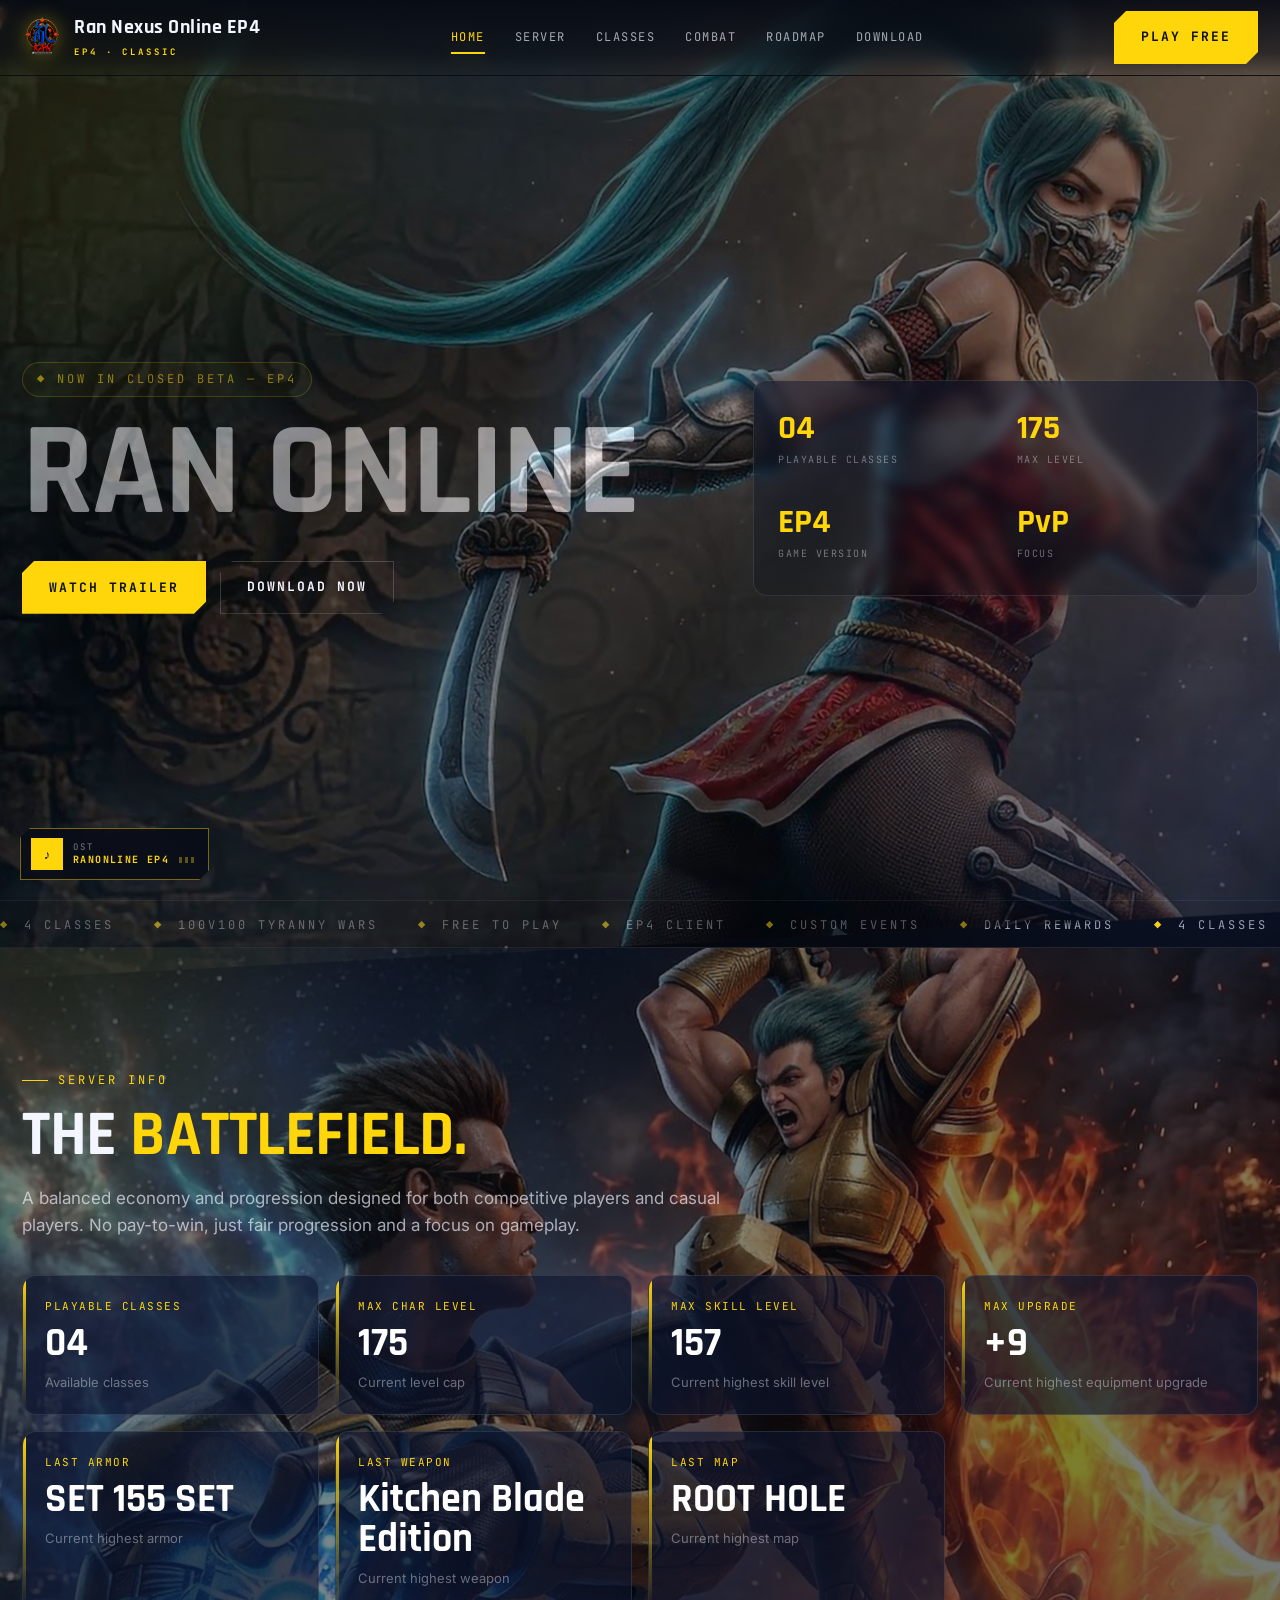
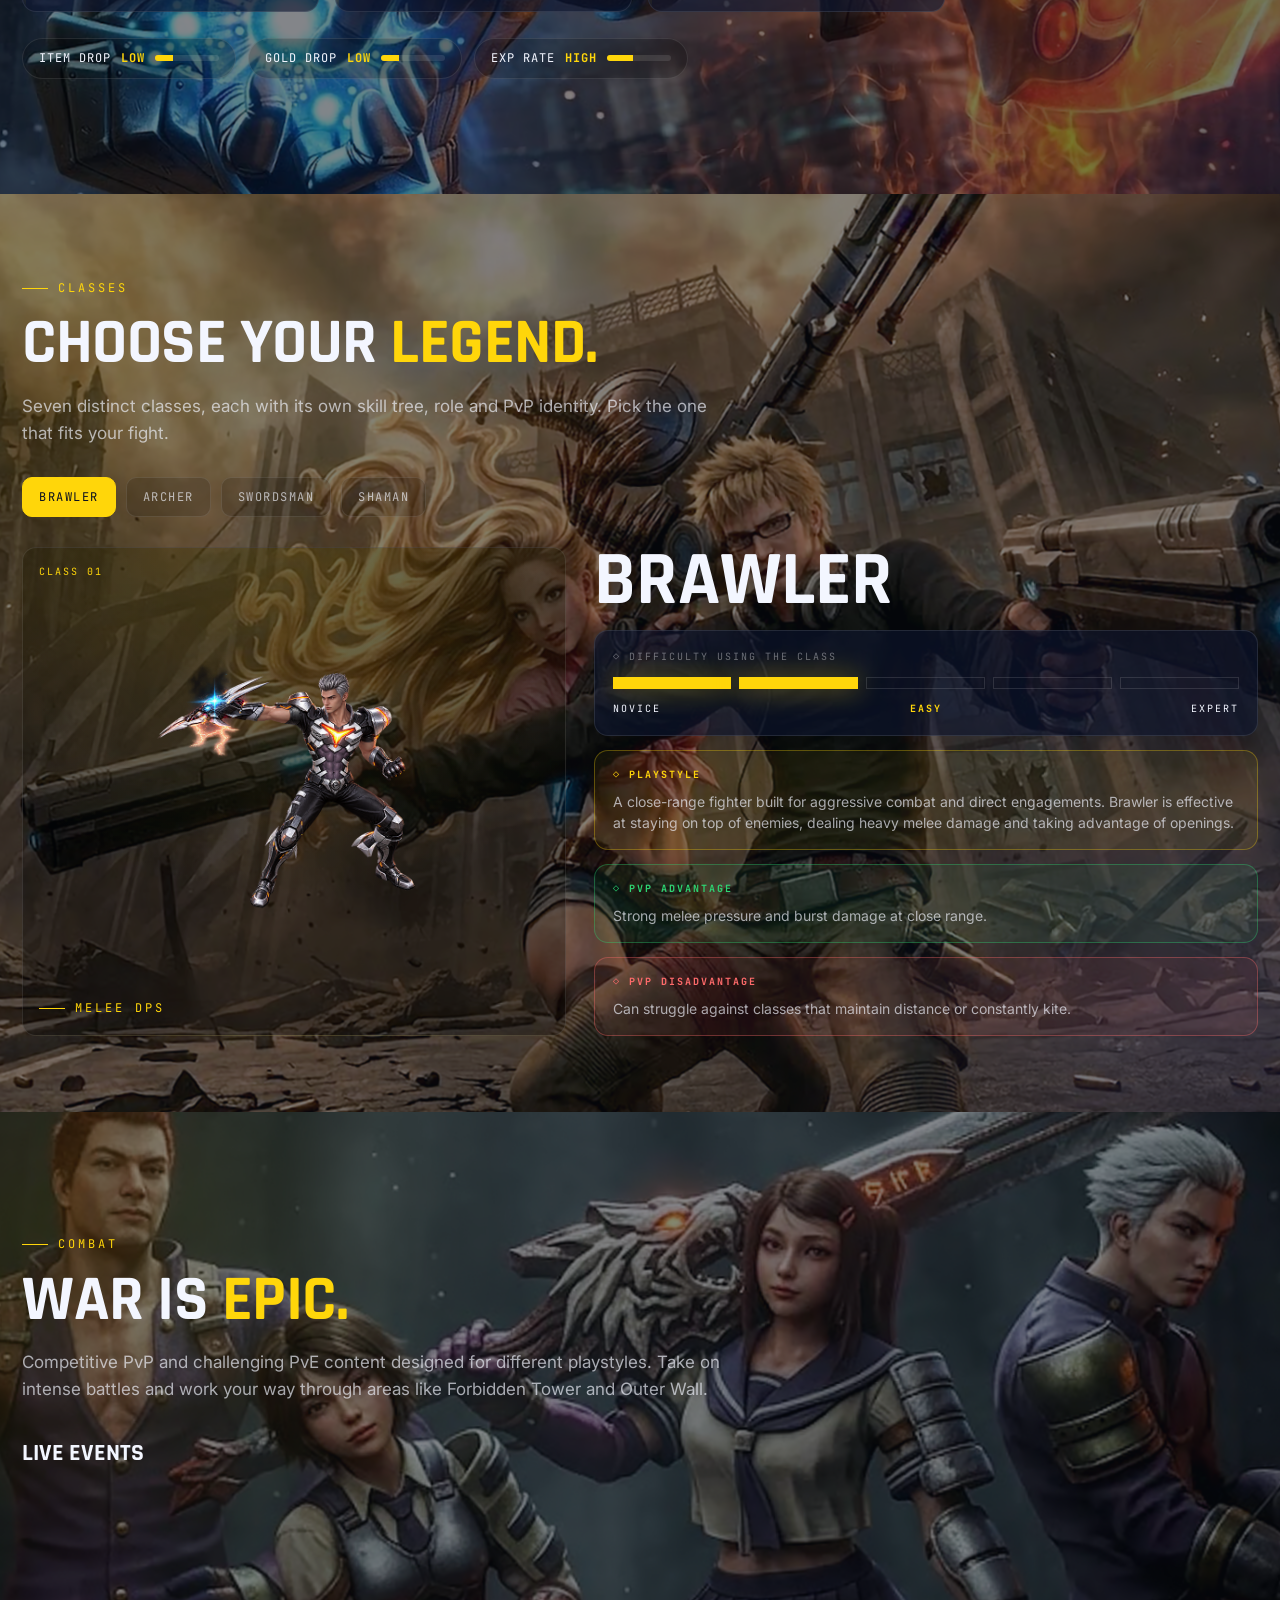
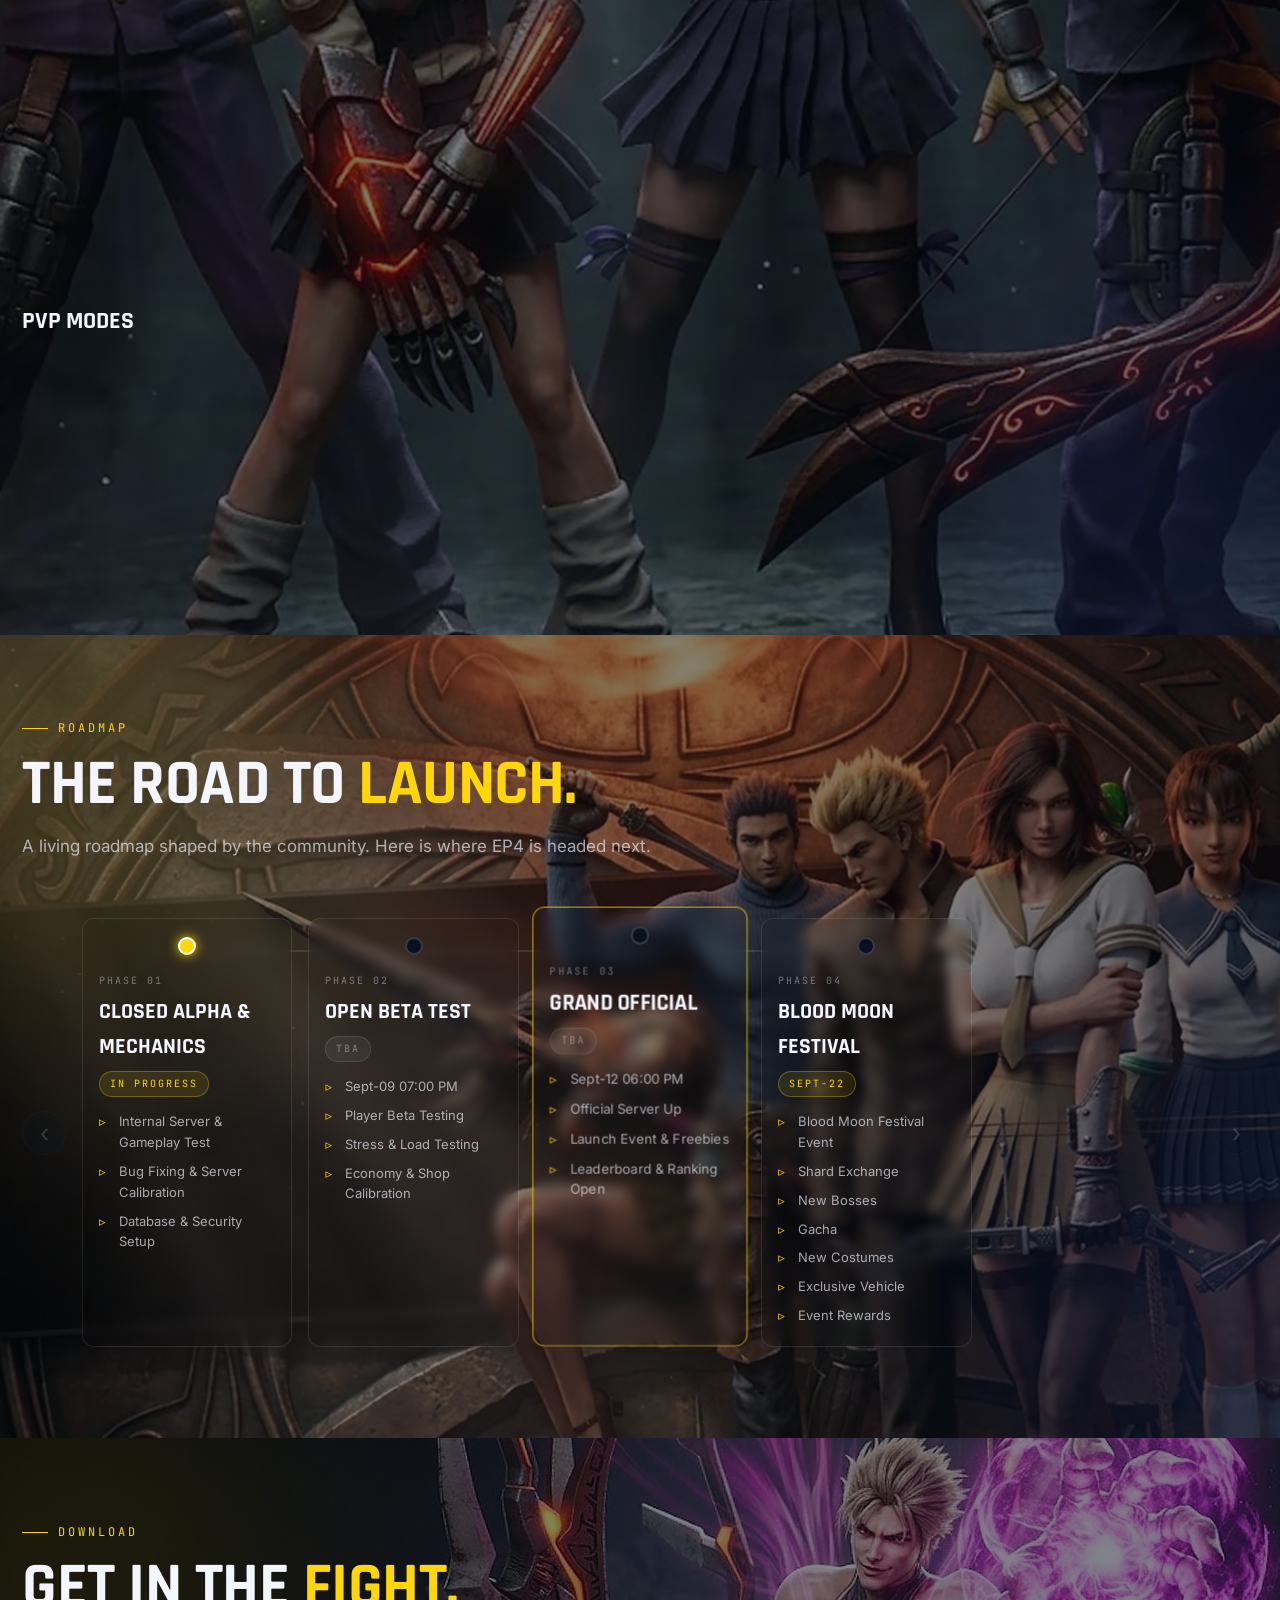
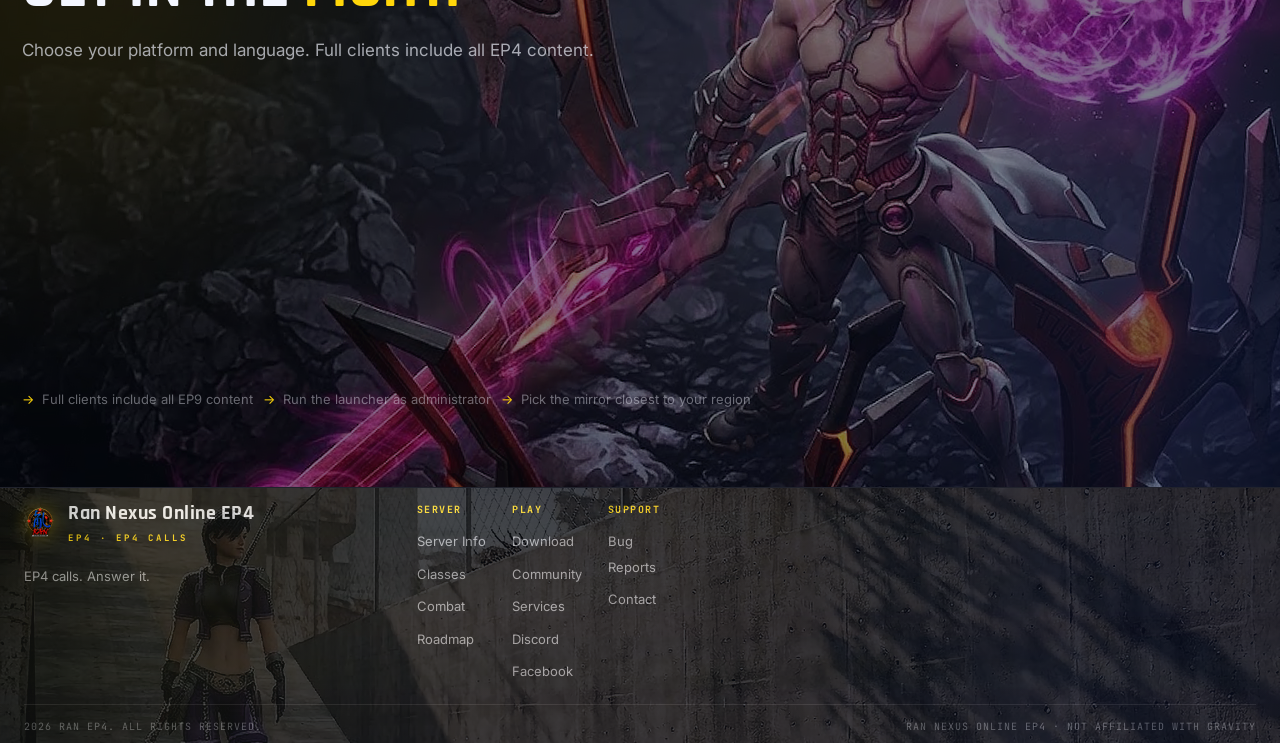
==== commit a24c31d8: "Add files via upload" ====
--- a/index.html
+++ b/index.html
@@ -4,19 +4,19 @@
   <meta charset="utf-8">
   <meta name="viewport" content="width=device-width, initial-scale=1">
   <meta name="referrer" content="strict-origin-when-cross-origin">
-  <title>Ran Online EP4 — EP4 calls. Answer it.</title>
-  <meta name="description" content="Ran Online EP4 — a premium RAN Online private server. 4 classes, competitive PvP, raids, and a living roadmap. EP4 calls. Answer it.">
+  <title>Ran Nexus Online EP4 — EP4 calls. Answer it.</title>
+  <meta name="description" content="Ran Nexus Online EP4 — a premium RAN Online private server. 4 classes, competitive PvP, raids, and a living roadmap. EP4 calls. Answer it.">
 
   <!-- Open Graph / Discord -->
   <meta property="og:type" content="website">
-  <meta property="og:title" content="Ran Online EP4 — EP4 calls. Answer it.">
-  <meta property="og:description" content="Ran Online EP4 — a premium RAN Online private server. 4 classes, competitive PvP, raids, and a living roadmap. EP4 calls. Answer it.">
+  <meta property="og:title" content="Ran Nexus Online EP4 — EP4 calls. Answer it.">
+  <meta property="og:description" content="Ran Nexus Online EP4 — a premium RAN Online private server. 4 classes, competitive PvP, raids, and a living roadmap. EP4 calls. Answer it.">
   <meta property="og:image" content="https://EP4ranonline.com/assets/logo.png">
   <meta property="og:url" content="https://EP4ranonline.com/">
-  <meta property="og:site_name" content="Ran Online EP4">
+  <meta property="og:site_name" content="Ran Nexus Online EP4">
   <meta name="twitter:card" content="summary_large_image">
-  <meta name="twitter:title" content="Ran Online EP4 — EP4 calls. Answer it.">
-  <meta name="twitter:description" content="Ran Online EP4 — a premium RAN Online private server. 4 classes, competitive PvP, raids, and a living roadmap. EP4 calls. Answer it.">
+  <meta name="twitter:title" content="Ran Nexus Online EP4 — EP4 calls. Answer it.">
+  <meta name="twitter:description" content="Ran Nexus Online EP4 — a premium RAN Online private server. 4 classes, competitive PvP, raids, and a living roadmap. EP4 calls. Answer it.">
   <meta name="twitter:image" content="https://EP4ranonline.com/assets/logo.png">
 
   <link rel="icon" href="assets/logo.png">
@@ -30,8 +30,8 @@
   <header class="nav" id="nav">
     <div class="wrap">
       <a class="brand" href="#home">
-        <img src="assets/logo.png" alt="Ran Online EP4">
-        <span><b>RAN ONLINE EP4</b><small>EP4 · CLASSIC</small></span>
+        <img src="assets/logo.png" alt="Ran Nexus Online EP4">
+        <span><b>Ran Nexus Online EP4</b><small>EP4 · CLASSIC</small></span>
       </a>
       <nav class="nav-links" id="nav-menu">
         <a href="#home">Home</a>
@@ -57,7 +57,7 @@
         <div>
           <span class="hero-tag">◆ NOW IN CLOSED BETA — EP4</span>
           <h1 id="hero-title">RAN ONLINE</h1>
-          <div class="subtitle" id="hero-subtitle">RAN ONLINE EP4</div>
+          <div class="subtitle" id="hero-subtitle">Nexus EP4</div>
           <p class="lead" id="hero-lead"></p>
           <div class="hero-actions">
             <button class="btn" id="hero-trailer">WATCH TRAILER</button>
@@ -72,8 +72,8 @@
   <!-- MARQUEE -->
   <div class="marquee" aria-hidden="true">
     <div class="marquee-track">
-      <span>7 CLASSES</span><span>100v100 TYRANNY WARS</span><span>FREE TO PLAY</span><span>EP4 CLIENT</span><span>CUSTOM EVENTS</span><span>DAILY REWARDS</span>
-      <span>7 CLASSES</span><span>100v100 TYRANNY WARS</span><span>FREE TO PLAY</span><span>EP4 CLIENT</span><span>CUSTOM EVENTS</span><span>DAILY REWARDS</span>
+      <span>4 CLASSES</span><span>100v100 TYRANNY WARS</span><span>FREE TO PLAY</span><span>EP4 CLIENT</span><span>CUSTOM EVENTS</span><span>DAILY REWARDS</span>
+      <span>4 CLASSES</span><span>100v100 TYRANNY WARS</span><span>FREE TO PLAY</span><span>EP4 CLIENT</span><span>CUSTOM EVENTS</span><span>DAILY REWARDS</span>
     </div>
   </div>
 
@@ -241,8 +241,8 @@
       <div class="footer-grid">
         <div class="footer-brand">
           <a class="brand" href="#home">
-            <img src="assets/logo.png" alt="Ran Online EP4">
-            <span><b>RAN ONLINE EP4</b><small>EP4 · EP4 CALLS</small></span>
+            <img src="assets/logo.png" alt="Ran Nexus Online EP4">
+            <span><b>Ran Nexus Online EP4</b><small>EP4 · EP4 CALLS</small></span>
           </a>
           <p id="footer-tagline"></p>
         </div>
@@ -250,7 +250,7 @@
       </div>
       <div class="footer-bottom">
         <span id="footer-copyright"></span>
-        <span>RAN ONLINE EP4 · NOT AFFILIATED WITH GRAVITY</span>
+        <span>Ran Nexus Online EP4 · NOT AFFILIATED WITH GRAVITY</span>
       </div>
     </div>
   </footer>
